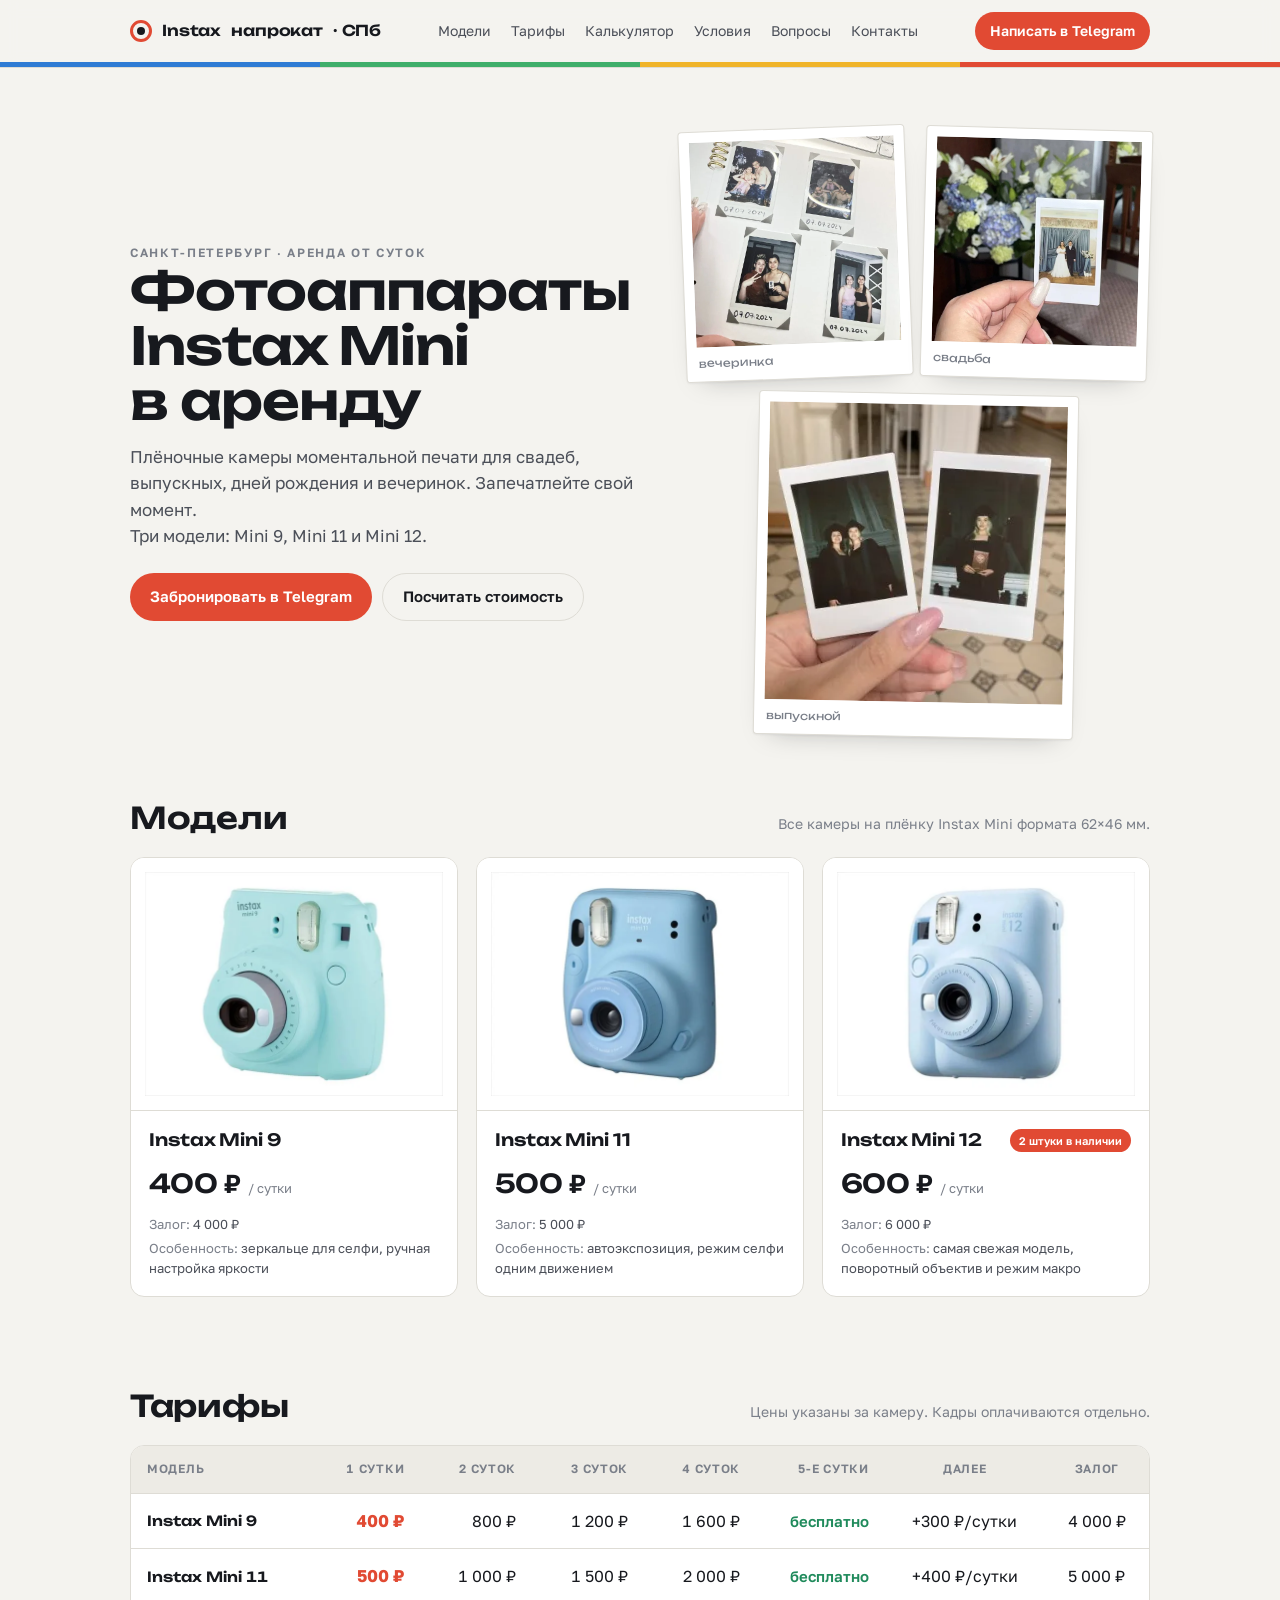
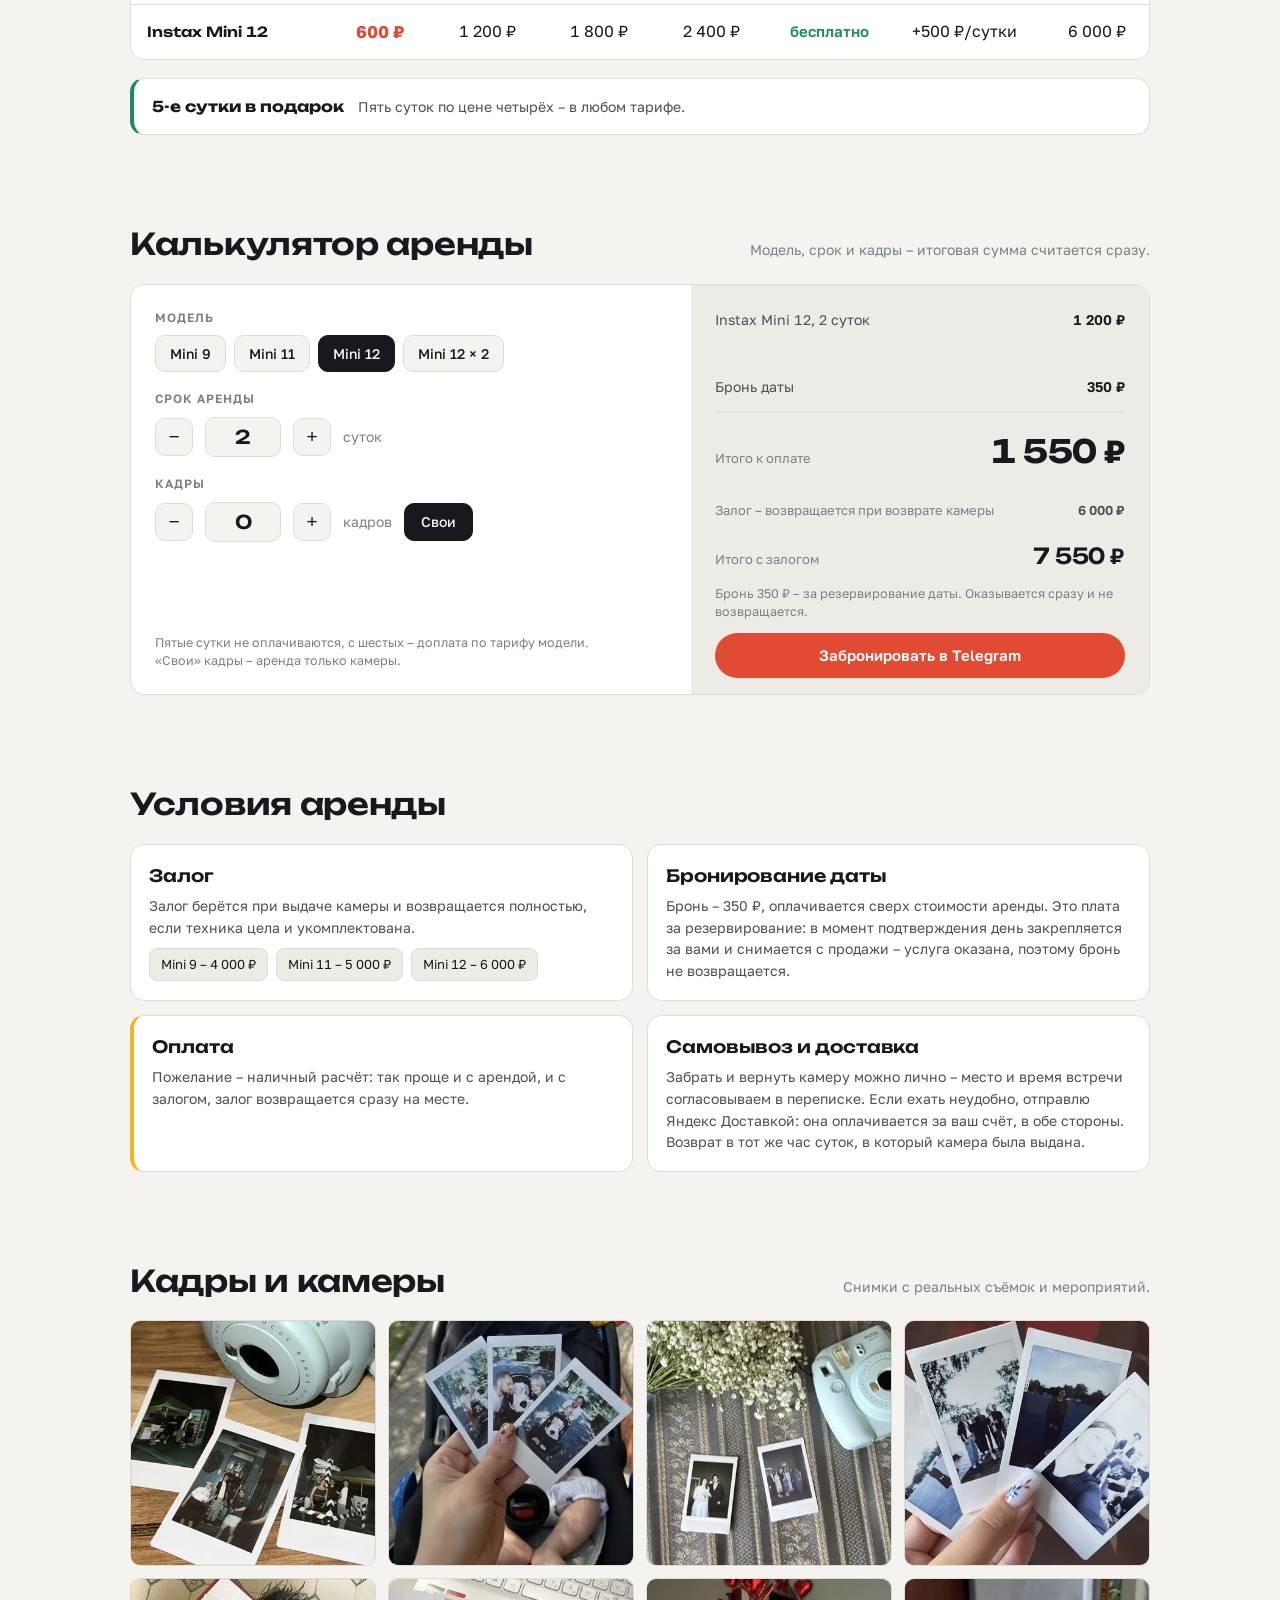
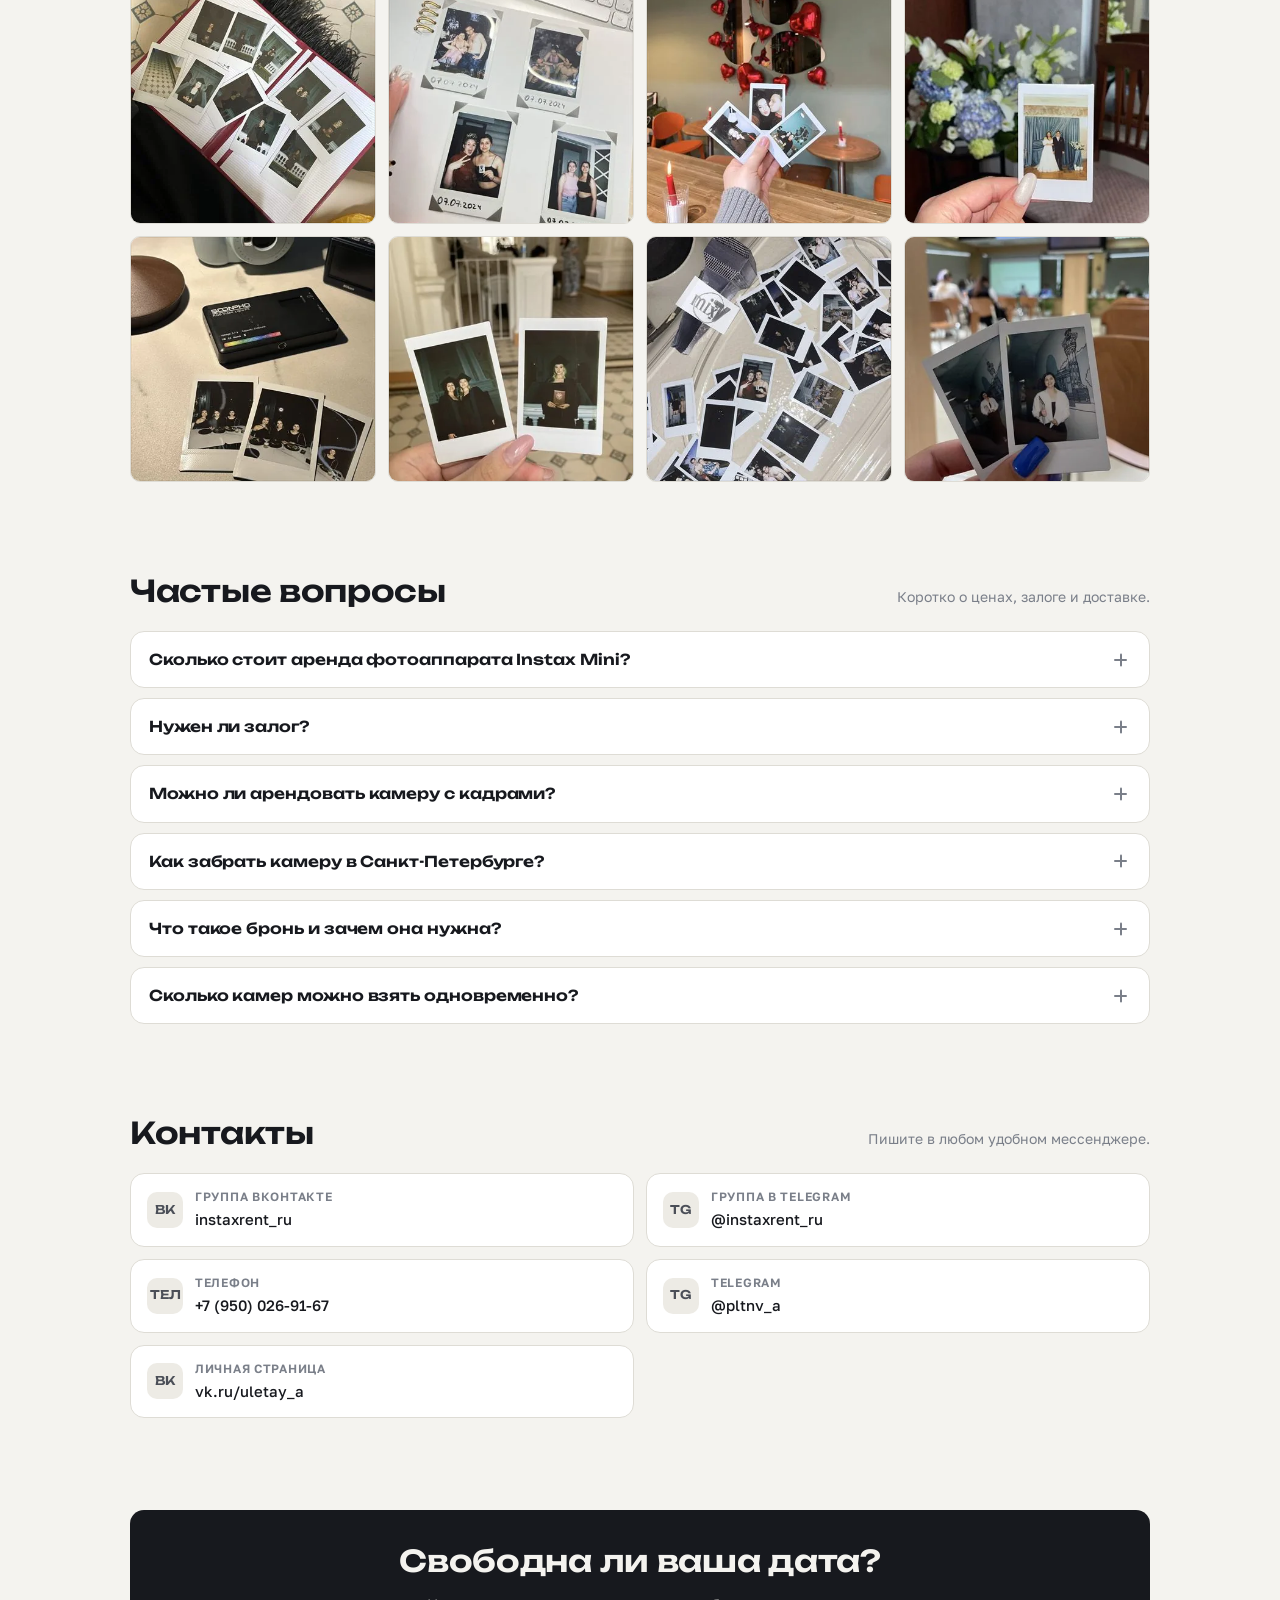
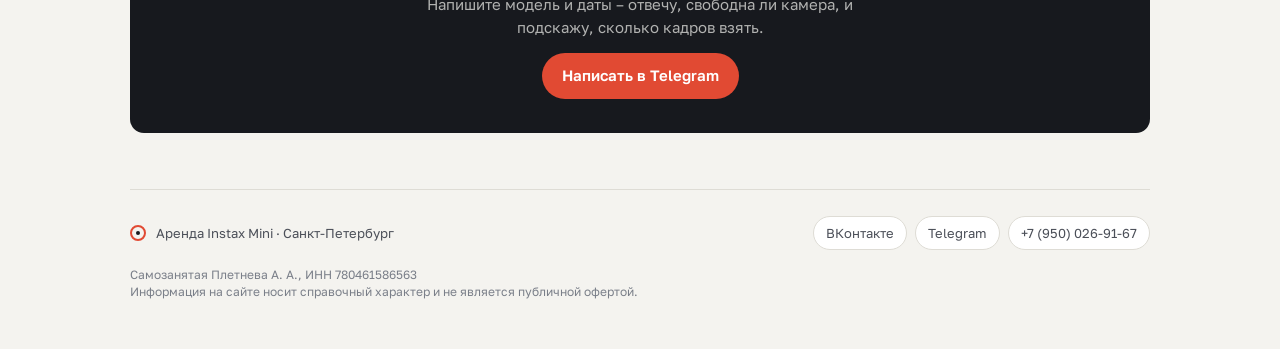
==== index.html @ 5645d686 "Логотип в шапке ведёт наверх страницы" ====
<!doctype html>
<html lang="ru">
<head>
<meta charset="utf-8">
<meta name="viewport" content="width=device-width, initial-scale=1">
<title>Аренда фотоаппаратов Instax Mini в СПб — прокат от 400 ₽/сутки</title>
<meta name="description" content="Прокат плёночных фотоаппаратов Instax Mini 9, 11 и 12 в Санкт-Петербурге от 400 ₽ в сутки. Пятые сутки в подарок, калькулятор стоимости, самовывоз или доставка.">
<link rel="canonical" href="https://instaxrent.ru/">
<meta name="robots" content="index, follow, max-image-preview:large, max-snippet:-1">
<meta name="format-detection" content="telephone=no">

<meta property="og:type" content="website">
<meta property="og:locale" content="ru_RU">
<meta property="og:site_name" content="Instax напрокат · СПб">
<meta property="og:title" content="Аренда фотоаппаратов Instax Mini в Санкт-Петербурге">
<meta property="og:description" content="Плёночные камеры моментальной печати от 400 ₽ в сутки. Пятые сутки в подарок, кадры и картриджи, самовывоз или доставка.">
<meta property="og:url" content="https://instaxrent.ru/">
<meta property="og:image" content="https://instaxrent.ru/og-image.jpg">
<meta property="og:image:width" content="1200">
<meta property="og:image:height" content="630">
<meta property="og:image:alt" content="Instax Mini 12 и надпись «Аренда фотоаппаратов Instax Mini»">
<meta name="twitter:card" content="summary_large_image">
<meta name="twitter:title" content="Аренда фотоаппаратов Instax Mini в Санкт-Петербурге">
<meta name="twitter:description" content="Плёночные камеры моментальной печати от 400 ₽ в сутки. Пятые сутки в подарок.">
<meta name="twitter:image" content="https://instaxrent.ru/og-image.jpg">

<link rel="icon" href="favicon.ico" sizes="32x32">
<link rel="icon" href="favicon-32.png" type="image/png" sizes="32x32">
<link rel="icon" href="favicon.svg" type="image/svg+xml">
<link rel="apple-touch-icon" href="apple-touch-icon.png">
<link rel="manifest" href="site.webmanifest">
<meta name="theme-color" content="#F4F3EF" media="(prefers-color-scheme: light)">
<meta name="theme-color" content="#131519" media="(prefers-color-scheme: dark)">
<meta name="apple-mobile-web-app-title" content="Instax напрокат">
<link rel="preload" href="fonts/golos-text-400-cyrillic.woff2" as="font" type="font/woff2" crossorigin>
<link rel="preload" href="fonts/unbounded-600-cyrillic.woff2" as="font" type="font/woff2" crossorigin>
<link rel="stylesheet" href="fonts.css">
<link rel="stylesheet" href="styles.css">
<script type="application/ld+json">
{
  "@context": "https://schema.org",
  "@graph": [
    {
      "@type": [
        "LocalBusiness",
        "ProfessionalService"
      ],
      "@id": "https://instaxrent.ru/#business",
      "name": "Instax напрокат · СПб",
      "description": "Аренда плёночных фотоаппаратов Instax Mini в Санкт-Петербурге",
      "url": "https://instaxrent.ru/",
      "image": "https://instaxrent.ru/og-image.jpg",
      "telephone": "+7-950-026-91-67",
      "taxID": "780461586563",
      "priceRange": "400–2400 ₽",
      "currenciesAccepted": "RUB",
      "paymentAccepted": "Наличные",
      "areaServed": {
        "@type": "City",
        "name": "Санкт-Петербург"
      },
      "address": {
        "@type": "PostalAddress",
        "addressLocality": "Санкт-Петербург",
        "addressCountry": "RU"
      },
      "sameAs": [
        "https://vk.ru/instaxrent_ru",
        "https://t.me/instaxrent_ru",
        "https://t.me/pltnv_a"
      ]
    },
    {
      "@type": "Product",
      "@id": "https://instaxrent.ru/#mini-9",
      "name": "Аренда Instax Mini 9",
      "description": "Плёночный фотоаппарат моментальной печати Instax Mini 9 напрокат в Санкт-Петербурге. Особенность: зеркальце для селфи, ручная настройка яркости. Залог 4000 ₽.",
      "brand": {
        "@type": "Brand",
        "name": "Fujifilm"
      },
      "category": "Аренда фототехники",
      "image": "https://instaxrent.ru/images/devices/model-mini-9.jpg",
      "offers": {
        "@type": "Offer",
        "price": 400,
        "priceCurrency": "RUB",
        "availability": "https://schema.org/InStock",
        "url": "https://instaxrent.ru/#modeli",
        "priceValidUntil": "2027-12-31",
        "seller": {
          "@id": "https://instaxrent.ru/#business"
        }
      }
    },
    {
      "@type": "Product",
      "@id": "https://instaxrent.ru/#mini-11",
      "name": "Аренда Instax Mini 11",
      "description": "Плёночный фотоаппарат моментальной печати Instax Mini 11 напрокат в Санкт-Петербурге. Особенность: автоэкспозиция, режим селфи одним движением. Залог 5000 ₽.",
      "brand": {
        "@type": "Brand",
        "name": "Fujifilm"
      },
      "category": "Аренда фототехники",
      "image": "https://instaxrent.ru/images/devices/model-mini-11.jpg",
      "offers": {
        "@type": "Offer",
        "price": 500,
        "priceCurrency": "RUB",
        "availability": "https://schema.org/InStock",
        "url": "https://instaxrent.ru/#modeli",
        "priceValidUntil": "2027-12-31",
        "seller": {
          "@id": "https://instaxrent.ru/#business"
        }
      }
    },
    {
      "@type": "Product",
      "@id": "https://instaxrent.ru/#mini-12",
      "name": "Аренда Instax Mini 12",
      "description": "Плёночный фотоаппарат моментальной печати Instax Mini 12 напрокат в Санкт-Петербурге. Особенность: поворотный объектив и режим макро. Залог 6000 ₽.",
      "brand": {
        "@type": "Brand",
        "name": "Fujifilm"
      },
      "category": "Аренда фототехники",
      "image": "https://instaxrent.ru/images/devices/model-mini-12.jpg",
      "offers": {
        "@type": "Offer",
        "price": 600,
        "priceCurrency": "RUB",
        "availability": "https://schema.org/InStock",
        "url": "https://instaxrent.ru/#modeli",
        "priceValidUntil": "2027-12-31",
        "seller": {
          "@id": "https://instaxrent.ru/#business"
        }
      }
    },
    {
      "@type": "FAQPage",
      "@id": "https://instaxrent.ru/#faq",
      "mainEntity": [
        {
          "@type": "Question",
          "name": "Сколько стоит аренда фотоаппарата Instax Mini?",
          "acceptedAnswer": {
            "@type": "Answer",
            "text": "Instax Mini 9 — от 400 ₽ в сутки, Mini 11 — от 500 ₽, Mini 12 — от 600 ₽. Пятые сутки не оплачиваются ни в одном тарифе, с шестых идёт доплата по тарифу модели."
          }
        },
        {
          "@type": "Question",
          "name": "Нужен ли залог?",
          "acceptedAnswer": {
            "@type": "Answer",
            "text": "Да. Залог берётся при выдаче камеры и возвращается полностью, если техника цела и укомплектована: Mini 9 — 4 000 ₽, Mini 11 — 5 000 ₽, Mini 12 — 6 000 ₽."
          }
        },
        {
          "@type": "Question",
          "name": "Можно ли арендовать камеру с кадрами?",
          "acceptedAnswer": {
            "@type": "Answer",
            "text": "Да. Можно взять только камеру и вставить свою плёнку Fujifilm Instax Mini, а можно заказать камеру уже с кадрами — от 10 до 100 штук. Чем больше кадров, тем ниже цена за кадр: от 170 ₽ за кадр при десяти до 125 ₽ при ста."
          }
        },
        {
          "@type": "Question",
          "name": "Как забрать камеру в Санкт-Петербурге?",
          "acceptedAnswer": {
            "@type": "Answer",
            "text": "Забрать и вернуть камеру можно лично — место и время встречи согласовываем в переписке. Если ехать неудобно, отправляем Яндекс Доставкой за счёт клиента."
          }
        },
        {
          "@type": "Question",
          "name": "Что такое бронь и зачем она нужна?",
          "acceptedAnswer": {
            "@type": "Answer",
            "text": "Бронь стоит 350 ₽ и оплачивается сверх стоимости аренды. В момент подтверждения день закрепляется за вами и снимается с продажи."
          }
        },
        {
          "@type": "Question",
          "name": "Сколько камер можно взять одновременно?",
          "acceptedAnswer": {
            "@type": "Answer",
            "text": "Instax Mini 12 есть в двух экземплярах — на большое мероприятие можно взять сразу обе."
          }
        }
      ]
    }
  ]
}
</script>
</head>
<body>

<header class="top">
  <div class="topbar">
    <a class="brand" href="#top"><span class="lens"></span>Instax<span class="b-long"> напрокат</span> · СПб</a>
    <nav class="nav">
      <a href="#modeli">Модели</a>
      <a href="#tarify">Тарифы</a>
      <a href="#kalkulyator">Калькулятор</a>
      <a href="#usloviya">Условия</a>
      <a href="#voprosy">Вопросы</a>
      <a href="#kontakty">Контакты</a>
    </nav>
    <a class="btn sm" data-t="шапка · telegram" href="https://t.me/pltnv_a" target="_blank" rel="noopener"><span><span class="btn-long">Написать в </span>Telegram</span></a>
  </div>
  <div class="stripe"><i></i><i></i><i></i><i></i></div>
</header>

<main class="wrap">

  <div class="hero">
    <div>
      <div class="eyebrow">Санкт-Петербург · аренда от суток</div>
      <h1>Фотоаппараты Instax Mini в аренду</h1>
      <p class="lead">Плёночные камеры моментальной печати для свадеб, выпускных, дней рождения и вечеринок. Запечатлейте свой момент.<br>Три модели: Mini&nbsp;9, Mini&nbsp;11 и Mini&nbsp;12.</p>
      <div class="hero-cta">
        <a class="btn" data-t="первый экран · telegram" href="https://t.me/pltnv_a" target="_blank" rel="noopener">Забронировать в Telegram</a>
        <a class="btn ghost" data-t="первый экран · к калькулятору" href="#kalkulyator">Посчитать стоимость</a>
      </div>
    </div>
    <div class="stack">
      <div class="pol"><div class="ph"><picture><source type="image/webp" srcset="images/photos/photo-01-640.webp 640w, images/photos/photo-01.webp 1200w" sizes="(min-width: 900px) 250px, 45vw"><img src="images/photos/photo-01.jpg" srcset="images/photos/photo-01-640.jpg 640w, images/photos/photo-01.jpg 1200w" sizes="(min-width: 900px) 250px, 45vw" alt="Кадры Instax с вечеринки" fetchpriority="high" decoding="async"></picture></div><b>вечеринка</b></div>
      <div class="pol"><div class="ph"><picture><source type="image/webp" srcset="images/photos/photo-02-640.webp 640w, images/photos/photo-02.webp 1200w" sizes="(min-width: 900px) 250px, 45vw"><img src="images/photos/photo-02.jpg" srcset="images/photos/photo-02-640.jpg 640w, images/photos/photo-02.jpg 1200w" sizes="(min-width: 900px) 250px, 45vw" alt="Свадебный кадр Instax" decoding="async"></picture></div><b>свадьба</b></div>
      <div class="pol"><div class="ph"><picture><source type="image/webp" srcset="images/photos/photo-03.webp"><img src="images/photos/photo-03.jpg" alt="Кадры Instax с выпускного" decoding="async"></picture></div><b>выпускной</b></div>
    </div>
  </div>

  <section id="modeli">
    <div class="sec-head">
      <h2>Модели</h2>
      <p>Все камеры на плёнку Instax Mini формата 62×46 мм.</p>
    </div>
    <div class="models">
      <div class="model-card">
        <div class="ph"><picture><source type="image/webp" srcset="images/devices/model-mini-9-600.webp 600w, images/devices/model-mini-9.webp 1200w" sizes="(min-width: 760px) 300px, calc(100vw - 68px)"><img src="images/devices/model-mini-9.jpg" srcset="images/devices/model-mini-9-600.jpg 600w, images/devices/model-mini-9.jpg 1200w" sizes="(min-width: 760px) 300px, calc(100vw - 68px)" alt="Instax Mini 9" width="1200" height="900" decoding="async"></picture></div>
        <div class="model-body">
          <h3>Instax Mini 9</h3>
          <div class="price-row"><span class="price">400 ₽</span><span class="per">/ сутки</span></div>
          <div class="meta">
            <span><i>Залог:</i> 4 000 ₽</span>
            <span><i>Особенность:</i> зеркальце для селфи, ручная настройка яркости</span>
          </div>
        </div>
      </div>
      <div class="model-card">
        <div class="ph"><picture><source type="image/webp" srcset="images/devices/model-mini-11-600.webp 600w, images/devices/model-mini-11.webp 1200w" sizes="(min-width: 760px) 300px, calc(100vw - 68px)"><img src="images/devices/model-mini-11.jpg" srcset="images/devices/model-mini-11-600.jpg 600w, images/devices/model-mini-11.jpg 1200w" sizes="(min-width: 760px) 300px, calc(100vw - 68px)" alt="Instax Mini 11" width="1200" height="900" decoding="async"></picture></div>
        <div class="model-body">
          <h3>Instax Mini 11</h3>
          <div class="price-row"><span class="price">500 ₽</span><span class="per">/ сутки</span></div>
          <div class="meta">
            <span><i>Залог:</i> 5 000 ₽</span>
            <span><i>Особенность:</i> автоэкспозиция, режим селфи одним движением</span>
          </div>
        </div>
      </div>
      <div class="model-card">
        <div class="ph"><picture><source type="image/webp" srcset="images/devices/model-mini-12-600.webp 600w, images/devices/model-mini-12.webp 1200w" sizes="(min-width: 760px) 300px, calc(100vw - 68px)"><img src="images/devices/model-mini-12.jpg" srcset="images/devices/model-mini-12-600.jpg 600w, images/devices/model-mini-12.jpg 1200w" sizes="(min-width: 760px) 300px, calc(100vw - 68px)" alt="Instax Mini 12" width="1200" height="900" decoding="async"></picture></div>
        <div class="model-body">
          <div class="model-title"><h3>Instax Mini 12</h3><span class="tag">2 штуки в наличии</span></div>
          <div class="price-row"><span class="price">600 ₽</span><span class="per">/ сутки</span></div>
          <div class="meta">
            <span><i>Залог:</i> 6 000 ₽</span>
            <span><i>Особенность:</i> самая свежая модель, поворотный объектив и режим макро</span>
          </div>
        </div>
      </div>
    </div>
  </section>

  <section id="tarify">
    <div class="sec-head">
      <h2>Тарифы</h2>
      <p>Цены указаны за камеру. Кадры оплачиваются отдельно.</p>
    </div>
    <div class="table-scroll">
      <table>
        <thead>
          <tr><th>Модель</th><th>1 сутки</th><th>2 суток</th><th>3 суток</th><th>4 суток</th><th>5-е сутки</th><th>Далее</th><th>Залог</th></tr>
        </thead>
        <tbody>
          <tr>
            <td class="model">Instax Mini 9</td>
            <td class="day1">400 ₽</td><td>800 ₽</td><td>1 200 ₽</td><td>1 600 ₽</td>
            <td><span class="gift">бесплатно</span></td><td>+300 ₽/сутки</td><td>4 000 ₽</td>
          </tr>
          <tr>
            <td class="model">Instax Mini 11</td>
            <td class="day1">500 ₽</td><td>1 000 ₽</td><td>1 500 ₽</td><td>2 000 ₽</td>
            <td><span class="gift">бесплатно</span></td><td>+400 ₽/сутки</td><td>5 000 ₽</td>
          </tr>
          <tr>
            <td class="model">Instax Mini 12</td>
            <td class="day1">600 ₽</td><td>1 200 ₽</td><td>1 800 ₽</td><td>2 400 ₽</td>
            <td><span class="gift">бесплатно</span></td><td>+500 ₽/сутки</td><td>6 000 ₽</td>
          </tr>
        </tbody>
      </table>
    </div>
    <p class="scroll-hint">Таблица листается вбок →</p>
    <div class="gift-banner">
      <strong>5-е сутки в подарок</strong>
      <span>Пять суток по цене четырёх – в любом тарифе.</span>
    </div>
  </section>

  <section id="kalkulyator">
    <div class="sec-head">
      <h2>Калькулятор аренды</h2>
      <p>Модель, срок и кадры – итоговая сумма считается сразу.</p>
    </div>
    <div class="calc">
      <div class="calc-form">
        <div class="field">
          <label>Модель</label>
          <div class="seg" id="seg-model">
            <button type="button" data-m="9" aria-pressed="false">Mini 9</button>
            <button type="button" data-m="11" aria-pressed="false">Mini 11</button>
            <button type="button" data-m="12" aria-pressed="true">Mini 12</button>
            <button type="button" data-m="12" data-two="1" aria-pressed="false">Mini 12 × 2</button>
          </div>
        </div>
        <div class="field">
          <label>Срок аренды</label>
          <div class="stepper">
            <button type="button" id="d-minus" aria-label="Убрать сутки">−</button>
            <input id="days" type="number" min="1" max="60" value="2" inputmode="numeric">
            <button type="button" id="d-plus" aria-label="Добавить сутки">+</button>
            <em id="days-word">суток</em>
          </div>
        </div>
        <div class="field">
          <label>Кадры</label>
          <div class="stepper">
            <button type="button" id="f-minus" aria-label="Убрать 10 кадров">−</button>
            <input id="frames" type="number" min="0" max="100" step="10" value="0" inputmode="numeric">
            <button type="button" id="f-plus" aria-label="Добавить 10 кадров">+</button>
            <em>кадров</em>
            <button type="button" class="own" id="f-own" aria-pressed="true">Свои</button>
          </div>
          <p class="hint is-blank" id="frame-price">&nbsp;</p>
        </div>
        <p class="note">Пятые сутки не оплачиваются, с шестых – доплата по тарифу модели.<br>«Свои» кадры – аренда только камеры.</p>
      </div>
      <div class="calc-out">
        <div class="out-line"><span id="l-model">Instax Mini 12, 2 суток</span><b id="l-rent">1 200 ₽</b></div>
        <div class="out-line is-blank" id="row-frames"><span id="l-frames-name">Кадры</span><b id="l-frames">0 ₽</b></div>
        <div class="out-line"><span>Бронь даты</span><b>350 ₽</b></div>
        <div class="out-total"><span>Итого к оплате</span><b id="l-total">1 550 ₽</b></div>
        <div class="out-line dep"><span>Залог – возвращается при возврате камеры</span><b id="l-dep">6 000 ₽</b></div>
        <div class="out-total grand"><span>Итого с залогом</span><b id="l-grand">7 550 ₽</b></div>
        <p class="note">Бронь 350 ₽ – за резервирование даты. Оказывается сразу и не возвращается.</p>
        <a class="btn" data-t="калькулятор · telegram" href="https://t.me/pltnv_a" target="_blank" rel="noopener">Забронировать в Telegram</a>
      </div>
    </div>
  </section>

  <section id="usloviya">
    <div class="sec-head"><h2>Условия аренды</h2></div>
    <div class="terms">
      <div class="term">
        <h3>Залог</h3>
        <p>Залог берётся при выдаче камеры и возвращается полностью, если техника цела и укомплектована.</p>
        <ul class="deposit-list"><li>Mini 9 – 4 000 ₽</li><li>Mini 11 – 5 000 ₽</li><li>Mini 12 – 6 000 ₽</li></ul>
      </div>
      <div class="term">
        <h3>Бронирование даты</h3>
        <p>Бронь – 350 ₽, оплачивается сверх стоимости аренды. Это плата за резервирование: в момент подтверждения день закрепляется за вами и снимается с продажи – услуга оказана, поэтому бронь не возвращается.</p>
      </div>
      <div class="term cash">
        <h3>Оплата</h3>
        <p>Пожелание – наличный расчёт: так проще и с арендой, и с залогом, залог возвращается сразу на месте.</p>
      </div>
      <div class="term">
        <h3>Самовывоз и доставка</h3>
        <p>Забрать и вернуть камеру можно лично – место и время встречи согласовываем в переписке. Если ехать неудобно, отправлю Яндекс Доставкой: она оплачивается за ваш счёт, в обе стороны. Возврат в тот же час суток, в который камера была выдана.</p>
      </div>
    </div>
  </section>

  <section id="galereya">
    <div class="sec-head">
      <h2>Кадры и камеры</h2>
      <p>Снимки с реальных съёмок и мероприятий.</p>
    </div>
    <div class="gal">
      <div class="ph"><picture><source type="image/webp" srcset="images/photos/photo-04-400.webp 400w, images/photos/photo-04-800.webp 800w, images/photos/photo-04.webp 1200w" sizes="(min-width: 700px) 250px, 46vw"><img src="images/photos/photo-04.jpg" srcset="images/photos/photo-04-400.jpg 400w, images/photos/photo-04-800.jpg 800w, images/photos/photo-04.jpg 1200w" sizes="(min-width: 700px) 250px, 46vw" alt="Камера Instax и снимки на столе" loading="lazy" decoding="async"></picture></div>
      <div class="ph"><picture><source type="image/webp" srcset="images/photos/photo-05-400.webp 400w, images/photos/photo-05.webp 615w" sizes="(min-width: 700px) 250px, 46vw"><img src="images/photos/photo-05.jpg" srcset="images/photos/photo-05-400.jpg 400w, images/photos/photo-05.jpg 615w" sizes="(min-width: 700px) 250px, 46vw" alt="Кадры с прогулки в руке" loading="lazy" decoding="async"></picture></div>
      <div class="ph"><picture><source type="image/webp" srcset="images/photos/photo-06-400.webp 400w, images/photos/photo-06-800.webp 800w, images/photos/photo-06.webp 1200w" sizes="(min-width: 700px) 250px, 46vw"><img src="images/photos/photo-06.jpg" srcset="images/photos/photo-06-400.jpg 400w, images/photos/photo-06-800.jpg 800w, images/photos/photo-06.jpg 1200w" sizes="(min-width: 700px) 250px, 46vw" alt="Instax Mini и кадры на столе с цветами" loading="lazy" decoding="async"></picture></div>
      <div class="ph"><picture><source type="image/webp" srcset="images/photos/photo-07-400.webp 400w, images/photos/photo-07.webp 656w" sizes="(min-width: 700px) 250px, 46vw"><img src="images/photos/photo-07.jpg" srcset="images/photos/photo-07-400.jpg 400w, images/photos/photo-07.jpg 656w" sizes="(min-width: 700px) 250px, 46vw" alt="Кадры со съёмки на природе" loading="lazy" decoding="async"></picture></div>
      <div class="ph"><picture><source type="image/webp" srcset="images/photos/photo-08-400.webp 400w, images/photos/photo-08-800.webp 800w, images/photos/photo-08.webp 1200w" sizes="(min-width: 700px) 250px, 46vw"><img src="images/photos/photo-08.jpg" srcset="images/photos/photo-08-400.jpg 400w, images/photos/photo-08-800.jpg 800w, images/photos/photo-08.jpg 1200w" sizes="(min-width: 700px) 250px, 46vw" alt="Снимки с датами на рабочем столе" loading="lazy" decoding="async"></picture></div>
      <div class="ph"><picture><source type="image/webp" srcset="images/photos/photo-09-400.webp 400w, images/photos/photo-09.webp 615w" sizes="(min-width: 700px) 250px, 46vw"><img src="images/photos/photo-09.jpg" srcset="images/photos/photo-09-400.jpg 400w, images/photos/photo-09.jpg 615w" sizes="(min-width: 700px) 250px, 46vw" alt="Раскрытый альбом с кадрами Instax" loading="lazy" decoding="async"></picture></div>
      <div class="ph"><picture><source type="image/webp" srcset="images/photos/photo-10-400.webp 400w, images/photos/photo-10-800.webp 800w, images/photos/photo-10.webp 960w" sizes="(min-width: 700px) 250px, 46vw"><img src="images/photos/photo-10.jpg" srcset="images/photos/photo-10-400.jpg 400w, images/photos/photo-10-800.jpg 800w, images/photos/photo-10.jpg 960w" sizes="(min-width: 700px) 250px, 46vw" alt="Кадры с мероприятия на столе" loading="lazy" decoding="async"></picture></div>
      <div class="ph"><picture><source type="image/webp" srcset="images/photos/photo-11-400.webp 400w, images/photos/photo-11.webp 615w" sizes="(min-width: 700px) 250px, 46vw"><img src="images/photos/photo-11.jpg" srcset="images/photos/photo-11-400.jpg 400w, images/photos/photo-11.jpg 615w" sizes="(min-width: 700px) 250px, 46vw" alt="Свадебный кадр в руке" loading="lazy" decoding="async"></picture></div>
      <div class="ph"><picture><source type="image/webp" srcset="images/photos/photo-12-400.webp 400w, images/photos/photo-12-800.webp 800w, images/photos/photo-12.webp 1200w" sizes="(min-width: 700px) 250px, 46vw"><img src="images/photos/photo-12.jpg" srcset="images/photos/photo-12-400.jpg 400w, images/photos/photo-12-800.jpg 800w, images/photos/photo-12.jpg 1200w" sizes="(min-width: 700px) 250px, 46vw" alt="Камера и кадры сразу после съёмки" loading="lazy" decoding="async"></picture></div>
      <div class="ph"><picture><source type="image/webp" srcset="images/photos/photo-13-400.webp 400w, images/photos/photo-13.webp 615w" sizes="(min-width: 700px) 250px, 46vw"><img src="images/photos/photo-13.jpg" srcset="images/photos/photo-13-400.jpg 400w, images/photos/photo-13.jpg 615w" sizes="(min-width: 700px) 250px, 46vw" alt="Кадры из поездки в руке" loading="lazy" decoding="async"></picture></div>
      <div class="ph"><picture><source type="image/webp" srcset="images/photos/photo-14-400.webp 400w, images/photos/photo-14-800.webp 800w, images/photos/photo-14.webp 1200w" sizes="(min-width: 700px) 250px, 46vw"><img src="images/photos/photo-14.jpg" srcset="images/photos/photo-14-400.jpg 400w, images/photos/photo-14-800.jpg 800w, images/photos/photo-14.jpg 1200w" sizes="(min-width: 700px) 250px, 46vw" alt="Кадры с дня рождения" loading="lazy" decoding="async"></picture></div>
      <div class="ph"><picture><source type="image/webp" srcset="images/photos/photo-15-400.webp 400w, images/photos/photo-15.webp 656w" sizes="(min-width: 700px) 250px, 46vw"><img src="images/photos/photo-15.jpg" srcset="images/photos/photo-15-400.jpg 400w, images/photos/photo-15.jpg 656w" sizes="(min-width: 700px) 250px, 46vw" alt="Парные кадры в руке" loading="lazy" decoding="async"></picture></div>
    </div>
  </section>

  <section id="voprosy">
    <div class="sec-head">
      <h2>Частые вопросы</h2>
      <p>Коротко о ценах, залоге и доставке.</p>
    </div>
    <div class="faq">
      <details class="qa">
        <summary>Сколько стоит аренда фотоаппарата Instax Mini?</summary>
        <p>Instax Mini 9 — от 400 ₽ в сутки, Mini 11 — от 500 ₽, Mini 12 — от 600 ₽. Пятые сутки не оплачиваются ни в одном тарифе, с шестых идёт доплата по тарифу модели.</p>
      </details>
      <details class="qa">
        <summary>Нужен ли залог?</summary>
        <p>Да. Залог берётся при выдаче камеры и возвращается полностью, если техника цела и укомплектована: Mini 9 — 4 000 ₽, Mini 11 — 5 000 ₽, Mini 12 — 6 000 ₽.</p>
      </details>
      <details class="qa">
        <summary>Можно ли арендовать камеру с кадрами?</summary>
        <p>Да. Можно взять только камеру и вставить свою плёнку Fujifilm Instax Mini, а можно заказать камеру уже с кадрами — от 10 до 100 штук. Чем больше кадров, тем ниже цена за кадр: от 170 ₽ за кадр при десяти до 125 ₽ при ста.</p>
      </details>
      <details class="qa">
        <summary>Как забрать камеру в Санкт-Петербурге?</summary>
        <p>Забрать и вернуть камеру можно лично — место и время встречи согласовываем в переписке. Если ехать неудобно, отправляем Яндекс Доставкой за счёт клиента.</p>
      </details>
      <details class="qa">
        <summary>Что такое бронь и зачем она нужна?</summary>
        <p>Бронь стоит 350 ₽ и оплачивается сверх стоимости аренды. В момент подтверждения день закрепляется за вами и снимается с продажи.</p>
      </details>
      <details class="qa">
        <summary>Сколько камер можно взять одновременно?</summary>
        <p>Instax Mini 12 есть в двух экземплярах — на большое мероприятие можно взять сразу обе.</p>
      </details>
    </div>
  </section>

  <section id="kontakty">
    <div class="sec-head">
      <h2>Контакты</h2>
      <p>Пишите в любом удобном мессенджере.</p>
    </div>
    <ul class="contacts">
      <li><a class="contact" data-t="контакты · вк-группа" href="https://vk.ru/instaxrent_ru" target="_blank" rel="noopener">
          <span class="ic">ВК</span><span class="col"><span class="k">Группа ВКонтакте</span><span class="v">instaxrent_ru</span></span>
        </a></li>
      <li><a class="contact" data-t="контакты · тг-группа" href="https://t.me/instaxrent_ru" target="_blank" rel="noopener">
          <span class="ic">TG</span><span class="col"><span class="k">Группа в Telegram</span><span class="v">@instaxrent_ru</span></span>
        </a></li>
      <li><a class="contact" data-t="контакты · телефон" href="tel:+79500269167">
          <span class="ic">ТЕЛ</span><span class="col"><span class="k">Телефон</span><span class="v">+7 (950) 026-91-67</span></span>
        </a></li>
      <li><a class="contact" data-t="контакты · telegram" href="https://t.me/pltnv_a" target="_blank" rel="noopener">
          <span class="ic">TG</span><span class="col"><span class="k">Telegram</span><span class="v">@pltnv_a</span></span>
        </a></li>
      <li><a class="contact" data-t="контакты · вк-личная" href="https://vk.ru/uletay_a" target="_blank" rel="noopener">
          <span class="ic">ВК</span><span class="col"><span class="k">Личная страница</span><span class="v">vk.ru/uletay_a</span></span>
        </a></li>
    </ul>
  </section>

  <section>
    <div class="cta">
      <h2>Свободна ли ваша дата?</h2>
      <p>Напишите модель и даты – отвечу, свободна ли камера, и подскажу, сколько кадров взять.</p>
      <a class="btn" data-t="блок «свободна ли дата» · telegram" href="https://t.me/pltnv_a" target="_blank" rel="noopener">Написать в Telegram</a>
    </div>
  </section>

  <footer>
    <span class="f-brand"><span class="lens"></span>Аренда Instax Mini · Санкт-Петербург</span>
    <ul class="f-links">
      <li><a data-t="подвал · вк" href="https://vk.ru/instaxrent_ru" target="_blank" rel="noopener">ВКонтакте</a></li>
      <li><a data-t="подвал · telegram" href="https://t.me/pltnv_a" target="_blank" rel="noopener">Telegram</a></li>
      <li><a data-t="подвал · телефон" href="tel:+79500269167">+7 (950) 026-91-67</a></li>
    </ul>
    <p class="f-legal">Самозанятая Плетнева А. А., ИНН 780461586563<br>
      Информация на сайте носит справочный характер и не является публичной офертой.</p>
  </footer>
</main>

<script src="script.js" defer></script>

</body>
</html>
---- fonts.css ----
/* Локальные шрифты: Unbounded и Golos Text, лицензия OFL.
   Поднаборы с unicode-range — браузер скачает только нужные. */
@font-face{font-family:"Golos Text";font-style:normal;font-weight:400;font-display:swap;
  src:url("fonts/golos-text-400-cyrillic-ext.woff2") format("woff2");
  unicode-range:U+0460-052F, U+1C80-1C8A, U+20B4, U+2DE0-2DFF, U+A640-A69F, U+FE2E-FE2F}
@font-face{font-family:"Golos Text";font-style:normal;font-weight:400;font-display:swap;
  src:url("fonts/golos-text-400-cyrillic.woff2") format("woff2");
  unicode-range:U+0301, U+0400-045F, U+0490-0491, U+04B0-04B1, U+2116}
@font-face{font-family:"Golos Text";font-style:normal;font-weight:400;font-display:swap;
  src:url("fonts/golos-text-400-latin-ext.woff2") format("woff2");
  unicode-range:U+0100-02BA, U+02BD-02C5, U+02C7-02CC, U+02CE-02D7, U+02DD-02FF, U+0304, U+0308, U+0329, U+1D00-1DBF, U+1E00-1E9F, U+1EF2-1EFF, U+2020, U+20A0-20AB, U+20AD-20C0, U+2113, U+2C60-2C7F, U+A720-A7FF}
@font-face{font-family:"Golos Text";font-style:normal;font-weight:400;font-display:swap;
  src:url("fonts/golos-text-400-latin.woff2") format("woff2");
  unicode-range:U+0000-00FF, U+0131, U+0152-0153, U+02BB-02BC, U+02C6, U+02DA, U+02DC, U+0304, U+0308, U+0329, U+2000-206F, U+20AC, U+2122, U+2191, U+2193, U+2212, U+2215, U+FEFF, U+FFFD}
@font-face{font-family:"Golos Text";font-style:normal;font-weight:500;font-display:swap;
  src:url("fonts/golos-text-500-cyrillic-ext.woff2") format("woff2");
  unicode-range:U+0460-052F, U+1C80-1C8A, U+20B4, U+2DE0-2DFF, U+A640-A69F, U+FE2E-FE2F}
@font-face{font-family:"Golos Text";font-style:normal;font-weight:500;font-display:swap;
  src:url("fonts/golos-text-500-cyrillic.woff2") format("woff2");
  unicode-range:U+0301, U+0400-045F, U+0490-0491, U+04B0-04B1, U+2116}
@font-face{font-family:"Golos Text";font-style:normal;font-weight:500;font-display:swap;
  src:url("fonts/golos-text-500-latin-ext.woff2") format("woff2");
  unicode-range:U+0100-02BA, U+02BD-02C5, U+02C7-02CC, U+02CE-02D7, U+02DD-02FF, U+0304, U+0308, U+0329, U+1D00-1DBF, U+1E00-1E9F, U+1EF2-1EFF, U+2020, U+20A0-20AB, U+20AD-20C0, U+2113, U+2C60-2C7F, U+A720-A7FF}
@font-face{font-family:"Golos Text";font-style:normal;font-weight:500;font-display:swap;
  src:url("fonts/golos-text-500-latin.woff2") format("woff2");
  unicode-range:U+0000-00FF, U+0131, U+0152-0153, U+02BB-02BC, U+02C6, U+02DA, U+02DC, U+0304, U+0308, U+0329, U+2000-206F, U+20AC, U+2122, U+2191, U+2193, U+2212, U+2215, U+FEFF, U+FFFD}
@font-face{font-family:"Golos Text";font-style:normal;font-weight:600;font-display:swap;
  src:url("fonts/golos-text-600-cyrillic-ext.woff2") format("woff2");
  unicode-range:U+0460-052F, U+1C80-1C8A, U+20B4, U+2DE0-2DFF, U+A640-A69F, U+FE2E-FE2F}
@font-face{font-family:"Golos Text";font-style:normal;font-weight:600;font-display:swap;
  src:url("fonts/golos-text-600-cyrillic.woff2") format("woff2");
  unicode-range:U+0301, U+0400-045F, U+0490-0491, U+04B0-04B1, U+2116}
@font-face{font-family:"Golos Text";font-style:normal;font-weight:600;font-display:swap;
  src:url("fonts/golos-text-600-latin-ext.woff2") format("woff2");
  unicode-range:U+0100-02BA, U+02BD-02C5, U+02C7-02CC, U+02CE-02D7, U+02DD-02FF, U+0304, U+0308, U+0329, U+1D00-1DBF, U+1E00-1E9F, U+1EF2-1EFF, U+2020, U+20A0-20AB, U+20AD-20C0, U+2113, U+2C60-2C7F, U+A720-A7FF}
@font-face{font-family:"Golos Text";font-style:normal;font-weight:600;font-display:swap;
  src:url("fonts/golos-text-600-latin.woff2") format("woff2");
  unicode-range:U+0000-00FF, U+0131, U+0152-0153, U+02BB-02BC, U+02C6, U+02DA, U+02DC, U+0304, U+0308, U+0329, U+2000-206F, U+20AC, U+2122, U+2191, U+2193, U+2212, U+2215, U+FEFF, U+FFFD}
@font-face{font-family:"Golos Text";font-style:normal;font-weight:700;font-display:swap;
  src:url("fonts/golos-text-700-cyrillic-ext.woff2") format("woff2");
  unicode-range:U+0460-052F, U+1C80-1C8A, U+20B4, U+2DE0-2DFF, U+A640-A69F, U+FE2E-FE2F}
@font-face{font-family:"Golos Text";font-style:normal;font-weight:700;font-display:swap;
  src:url("fonts/golos-text-700-cyrillic.woff2") format("woff2");
  unicode-range:U+0301, U+0400-045F, U+0490-0491, U+04B0-04B1, U+2116}
@font-face{font-family:"Golos Text";font-style:normal;font-weight:700;font-display:swap;
  src:url("fonts/golos-text-700-latin-ext.woff2") format("woff2");
  unicode-range:U+0100-02BA, U+02BD-02C5, U+02C7-02CC, U+02CE-02D7, U+02DD-02FF, U+0304, U+0308, U+0329, U+1D00-1DBF, U+1E00-1E9F, U+1EF2-1EFF, U+2020, U+20A0-20AB, U+20AD-20C0, U+2113, U+2C60-2C7F, U+A720-A7FF}
@font-face{font-family:"Golos Text";font-style:normal;font-weight:700;font-display:swap;
  src:url("fonts/golos-text-700-latin.woff2") format("woff2");
  unicode-range:U+0000-00FF, U+0131, U+0152-0153, U+02BB-02BC, U+02C6, U+02DA, U+02DC, U+0304, U+0308, U+0329, U+2000-206F, U+20AC, U+2122, U+2191, U+2193, U+2212, U+2215, U+FEFF, U+FFFD}
@font-face{font-family:"Unbounded";font-style:normal;font-weight:400;font-display:swap;
  src:url("fonts/unbounded-400-cyrillic-ext.woff2") format("woff2");
  unicode-range:U+0460-052F, U+1C80-1C8A, U+20B4, U+2DE0-2DFF, U+A640-A69F, U+FE2E-FE2F}
@font-face{font-family:"Unbounded";font-style:normal;font-weight:400;font-display:swap;
  src:url("fonts/unbounded-400-cyrillic.woff2") format("woff2");
  unicode-range:U+0301, U+0400-045F, U+0490-0491, U+04B0-04B1, U+2116}
@font-face{font-family:"Unbounded";font-style:normal;font-weight:400;font-display:swap;
  src:url("fonts/unbounded-400-vietnamese.woff2") format("woff2");
  unicode-range:U+0102-0103, U+0110-0111, U+0128-0129, U+0168-0169, U+01A0-01A1, U+01AF-01B0, U+0300-0301, U+0303-0304, U+0308-0309, U+0323, U+0329, U+1EA0-1EF9, U+20AB}
@font-face{font-family:"Unbounded";font-style:normal;font-weight:400;font-display:swap;
  src:url("fonts/unbounded-400-latin.woff2") format("woff2");
  unicode-range:U+0000-00FF, U+0131, U+0152-0153, U+02BB-02BC, U+02C6, U+02DA, U+02DC, U+0304, U+0308, U+0329, U+2000-206F, U+20AC, U+2122, U+2191, U+2193, U+2212, U+2215, U+FEFF, U+FFFD}
@font-face{font-family:"Unbounded";font-style:normal;font-weight:600;font-display:swap;
  src:url("fonts/unbounded-600-cyrillic-ext.woff2") format("woff2");
  unicode-range:U+0460-052F, U+1C80-1C8A, U+20B4, U+2DE0-2DFF, U+A640-A69F, U+FE2E-FE2F}
@font-face{font-family:"Unbounded";font-style:normal;font-weight:600;font-display:swap;
  src:url("fonts/unbounded-600-cyrillic.woff2") format("woff2");
  unicode-range:U+0301, U+0400-045F, U+0490-0491, U+04B0-04B1, U+2116}
@font-face{font-family:"Unbounded";font-style:normal;font-weight:600;font-display:swap;
  src:url("fonts/unbounded-600-vietnamese.woff2") format("woff2");
  unicode-range:U+0102-0103, U+0110-0111, U+0128-0129, U+0168-0169, U+01A0-01A1, U+01AF-01B0, U+0300-0301, U+0303-0304, U+0308-0309, U+0323, U+0329, U+1EA0-1EF9, U+20AB}
@font-face{font-family:"Unbounded";font-style:normal;font-weight:600;font-display:swap;
  src:url("fonts/unbounded-600-latin.woff2") format("woff2");
  unicode-range:U+0000-00FF, U+0131, U+0152-0153, U+02BB-02BC, U+02C6, U+02DA, U+02DC, U+0304, U+0308, U+0329, U+2000-206F, U+20AC, U+2122, U+2191, U+2193, U+2212, U+2215, U+FEFF, U+FFFD}
@font-face{font-family:"Unbounded";font-style:normal;font-weight:700;font-display:swap;
  src:url("fonts/unbounded-700-cyrillic-ext.woff2") format("woff2");
  unicode-range:U+0460-052F, U+1C80-1C8A, U+20B4, U+2DE0-2DFF, U+A640-A69F, U+FE2E-FE2F}
@font-face{font-family:"Unbounded";font-style:normal;font-weight:700;font-display:swap;
  src:url("fonts/unbounded-700-cyrillic.woff2") format("woff2");
  unicode-range:U+0301, U+0400-045F, U+0490-0491, U+04B0-04B1, U+2116}
@font-face{font-family:"Unbounded";font-style:normal;font-weight:700;font-display:swap;
  src:url("fonts/unbounded-700-vietnamese.woff2") format("woff2");
  unicode-range:U+0102-0103, U+0110-0111, U+0128-0129, U+0168-0169, U+01A0-01A1, U+01AF-01B0, U+0300-0301, U+0303-0304, U+0308-0309, U+0323, U+0329, U+1EA0-1EF9, U+20AB}
@font-face{font-family:"Unbounded";font-style:normal;font-weight:700;font-display:swap;
  src:url("fonts/unbounded-700-latin.woff2") format("woff2");
  unicode-range:U+0000-00FF, U+0131, U+0152-0153, U+02BB-02BC, U+02C6, U+02DA, U+02DC, U+0304, U+0308, U+0329, U+2000-206F, U+20AC, U+2122, U+2191, U+2193, U+2212, U+2215, U+FEFF, U+FFFD}
---- styles.css ----
:root{
  --paper:#F4F3EF; --surface:#FFFFFF; --surface-2:#EDEBE5;
  --ink:#17191E; --ink-2:#4B4F58; --muted:#7A7F89; --line:#DEDCD5;
  --accent:#E14A33; --accent-ink:#FFFFFF; --gift:#1F8A5B;
  --s-blue:#2E7BD4; --s-green:#3FAE6A; --s-yellow:#F0B429; --s-red:#E14A33;
  --shadow:0 1px 2px rgba(23,25,30,.05), 0 12px 28px -18px rgba(23,25,30,.35);
  --radius:14px;
}
@media (prefers-color-scheme: dark){
  :root:not([data-theme="light"]){
    --paper:#131519; --surface:#1B1E23; --surface-2:#22262C;
    --ink:#F2F1ED; --ink-2:#C3C6CC; --muted:#8C919B; --line:#2E333A;
    --accent:#FF6A50; --accent-ink:#1A1005; --gift:#4CC38A;
    --shadow:0 1px 2px rgba(0,0,0,.4), 0 14px 30px -18px rgba(0,0,0,.8);
  }
}
:root[data-theme="dark"]{
  --paper:#131519; --surface:#1B1E23; --surface-2:#22262C;
  --ink:#F2F1ED; --ink-2:#C3C6CC; --muted:#8C919B; --line:#2E333A;
  --accent:#FF6A50; --accent-ink:#1A1005; --gift:#4CC38A;
  --shadow:0 1px 2px rgba(0,0,0,.4), 0 14px 30px -18px rgba(0,0,0,.8);
}

*{box-sizing:border-box}
/* iOS в альбомной ориентации сам увеличивает шрифт — отключаем */
html{-webkit-text-size-adjust:100%;text-size-adjust:100%}
/* атрибут hidden должен побеждать: .out-line и подобные задают display:flex
   и иначе перебивают браузерное [hidden]{display:none} */
[hidden]{display:none!important}
/* .is-blank — элемент невидим, но место под него остаётся:
   иначе калькулятор скачет по высоте при переключении кадров */
.is-blank{visibility:hidden}
body{margin:0;background:var(--paper);color:var(--ink);
  font-family:"Golos Text","Segoe UI",system-ui,sans-serif;font-size:16px;line-height:1.55;-webkit-font-smoothing:antialiased}
.wrap{max-width:1060px;margin:0 auto;padding:0 20px}
h1,h2,h3{font-family:"Unbounded","Golos Text",system-ui,sans-serif;font-weight:600;text-wrap:balance;margin:0}
h1{font-size:clamp(30px,5.2vw,52px);line-height:1.06;letter-spacing:-.02em}
h2{font-size:clamp(22px,3.2vw,30px);line-height:1.15;letter-spacing:-.01em}
h3{font-size:17px;letter-spacing:-.005em}
p{margin:0}
a{color:inherit}

.stripe{display:flex;height:5px;width:100%}
.stripe i{flex:1}
.stripe i:nth-child(1){background:var(--s-blue)}
.stripe i:nth-child(2){background:var(--s-green)}
.stripe i:nth-child(3){background:var(--s-yellow)}
.stripe i:nth-child(4){background:var(--s-red)}

header.top{position:sticky;top:0;z-index:20;border-bottom:1px solid var(--line);
  background:var(--paper); /* запасной вариант: без него старые Safari и Chrome оставят шапку прозрачной */
  background:color-mix(in srgb,var(--paper) 88%,transparent);
  -webkit-backdrop-filter:blur(8px);backdrop-filter:blur(8px)}
.topbar{display:flex;align-items:center;flex-wrap:wrap;gap:8px 16px;justify-content:space-between;padding:12px 20px;max-width:1060px;margin:0 auto}
.brand{display:flex;align-items:center;gap:10px;text-decoration:none;font-family:"Unbounded","Golos Text",sans-serif;font-weight:600;font-size:15px;letter-spacing:-.01em;white-space:nowrap}
.b-long{display:none}
@media(min-width:560px){.b-long{display:inline}}
/* на самых узких экранах кнопка в шапке ужимается до одного слова */
.btn-long{display:none}
@media(min-width:480px){.btn-long{display:inline}}
.lens{width:22px;height:22px;border-radius:50%;border:3px solid var(--accent);position:relative;flex:none}
.lens::after{content:"";position:absolute;inset:4px;border-radius:50%;background:var(--ink)}
.nav{display:flex;gap:20px;font-size:14px;color:var(--ink-2)}
.nav a{text-decoration:none;white-space:nowrap}
/* ниже 900px меню переезжает на свою строку и листается вбок, а не пропадает */
@media(max-width:899px){
  .topbar{padding:10px 16px}
  .nav{order:3;flex:1 0 100%;gap:18px;overflow-x:auto;scrollbar-width:none;-webkit-overflow-scrolling:touch}
  .nav::-webkit-scrollbar{display:none}
}
.nav a:hover{color:var(--accent)}

.btn{display:inline-flex;align-items:center;gap:8px;justify-content:center;
  background:var(--accent);color:var(--accent-ink);text-decoration:none;
  font-weight:600;font-size:15px;padding:11px 20px;border-radius:999px;border:0;cursor:pointer;
  transition:transform .12s ease, filter .12s ease}
.btn:hover{filter:brightness(1.06);transform:translateY(-1px)}
.btn.ghost{background:transparent;color:var(--ink);border:1px solid var(--line)}
.btn.sm{padding:8px 15px;font-size:14px}
a:focus-visible,button:focus-visible,select:focus-visible,input:focus-visible{outline:2px solid var(--accent);outline-offset:2px}

.hero{display:grid;gap:34px;padding:44px 0 10px}
@media(min-width:900px){.hero{grid-template-columns:1.05fr .95fr;align-items:center;padding:60px 0 18px}}
.eyebrow{font-size:12px;letter-spacing:.14em;text-transform:uppercase;color:var(--muted);font-weight:600}
.lead{margin-top:16px;font-size:17px;color:var(--ink-2);max-width:56ch}
.hero-cta{display:flex;flex-wrap:wrap;gap:10px;margin-top:24px}

.stack{display:grid;grid-template-columns:repeat(2,1fr);gap:14px}
.pol{background:var(--surface);padding:10px 10px 34px;border:1px solid var(--line);border-radius:4px;box-shadow:var(--shadow);position:relative}
.pol:nth-child(1){transform:rotate(-2.2deg)}
.pol:nth-child(2){transform:rotate(1.6deg)}
.pol:nth-child(3){transform:rotate(1.1deg);grid-column:span 2;justify-self:center;width:min(100%,320px)}
.pol .ph{aspect-ratio:1/1;background:var(--surface-2);display:flex;align-items:center;justify-content:center;overflow:hidden}
.pol .ph img{width:100%;height:100%;object-fit:cover;display:block}
.ph picture{display:contents}
.pol b{position:absolute;left:12px;bottom:9px;font-family:"Unbounded","Golos Text",sans-serif;font-size:11px;font-weight:400;color:var(--muted)}

section{padding:46px 0}
/* sticky-шапка: не даём ей перекрыть заголовок при переходе по якорю.
   На десктопе она 68px, ниже 900px к ней добавляется строка меню — отсюда второе значение. */
section[id]{scroll-margin-top:80px}
@media(max-width:899px){section[id]{scroll-margin-top:126px}}
.sec-head{display:flex;align-items:baseline;justify-content:space-between;gap:16px;flex-wrap:wrap;margin-bottom:22px}
.sec-head p{color:var(--muted);font-size:14px}

.table-scroll{overflow-x:auto;border:1px solid var(--line);border-radius:var(--radius);background:var(--surface)}
/* на узких экранах таблица листается вбок — говорим об этом прямо */
.scroll-hint{display:none;margin-top:8px;font-size:12.5px;color:var(--muted)}
@media(max-width:760px){
  .scroll-hint{display:block}
  th,td{padding:12px 11px}
}
table{border-collapse:collapse;width:100%;min-width:660px;font-variant-numeric:tabular-nums}
th,td{text-align:right;vertical-align:middle;padding:14px 16px;border-bottom:1px solid var(--line);white-space:nowrap}
/* четыре колонки суток одной ширины */
th:nth-child(n+2):nth-child(-n+5),td:nth-child(n+2):nth-child(-n+5){width:11%}
th:first-child,td:first-child{text-align:left}
/* «Далее» и «Залог» — по центру колонки */
th:nth-child(n+7),td:nth-child(n+7){text-align:center}
thead th{font-size:12px;letter-spacing:.06em;text-transform:uppercase;color:var(--muted);font-weight:600;background:var(--surface-2)}
tbody tr:last-child td{border-bottom:0}
td.model{font-family:"Unbounded","Golos Text",sans-serif;font-weight:600;font-size:14px}
td.day1{font-weight:700;color:var(--accent);font-size:17px}
.gift{color:var(--gift);font-weight:600;font-size:15px;white-space:nowrap}

.gift-banner{display:flex;gap:14px;align-items:center;flex-wrap:wrap;margin-top:18px;padding:16px 18px;
  border-radius:var(--radius);background:var(--surface);border:1px solid var(--line);border-left:4px solid var(--gift)}
.gift-banner strong{font-family:"Unbounded","Golos Text",sans-serif;font-size:15px}
.gift-banner span{color:var(--ink-2);font-size:14px}

.models{display:grid;gap:18px}
@media(min-width:760px){.models{grid-template-columns:repeat(3,1fr)}}
.model-card{background:var(--surface);border:1px solid var(--line);border-radius:var(--radius);overflow:hidden;display:flex;flex-direction:column}
.model-card .ph{aspect-ratio:4/3;background:#FFFFFF;display:flex;align-items:center;justify-content:center;padding:14px;border-bottom:1px solid var(--line)}
.model-card .ph img{max-width:100%;max-height:100%;width:auto;height:auto;object-fit:contain;display:block;mix-blend-mode:multiply}
.model-card .ph span{font-size:11px;color:var(--muted);padding:10px;text-align:center}
.model-body{padding:16px 18px 18px;display:flex;flex-direction:column;gap:10px;flex:1}
.price-row{display:flex;align-items:baseline;gap:8px}
.price{font-family:"Unbounded","Golos Text",sans-serif;font-size:26px;font-weight:600;letter-spacing:-.02em}
.per{font-size:13px;color:var(--muted)}
.meta{font-size:13px;color:var(--ink-2);display:flex;flex-direction:column;gap:4px;margin-top:auto}
.meta i{font-style:normal;color:var(--muted)}
.model-title{display:flex;align-items:center;justify-content:space-between;gap:8px;flex-wrap:wrap}
.tag{white-space:nowrap;font-size:11px;font-weight:600;padding:3px 9px;border-radius:999px;background:var(--accent);color:var(--accent-ink)}

.calc{display:grid;gap:0;border:1px solid var(--line);border-radius:var(--radius);overflow:hidden;background:var(--surface)}
@media(min-width:820px){.calc{grid-template-columns:1.1fr .9fr}}
.calc-form{padding:24px;display:flex;flex-direction:column;gap:18px}
.field{display:flex;flex-direction:column;gap:8px}
.field label{font-size:12px;letter-spacing:.08em;text-transform:uppercase;color:var(--muted);font-weight:600}
.seg{display:flex;gap:8px;flex-wrap:wrap}
.seg button{font-family:inherit;font-size:14px;font-weight:500;padding:9px 14px;border-radius:10px;
  border:1px solid var(--line);background:var(--paper);color:var(--ink);cursor:pointer;transition:.12s}
.seg button[aria-pressed="true"]{background:var(--ink);color:var(--paper);border-color:var(--ink)}
.stepper{display:flex;align-items:center;flex-wrap:wrap;gap:10px 12px}
.stepper button{width:38px;height:38px;border-radius:10px;border:1px solid var(--line);background:var(--paper);color:var(--ink);font-size:19px;cursor:pointer;line-height:1}
.stepper input{width:76px;text-align:center;font-family:"Unbounded","Golos Text",sans-serif;font-size:19px;font-weight:600;
  padding:7px 4px;border-radius:10px;border:1px solid var(--line);background:var(--paper);color:var(--ink)}
/* убираем нативные стрелки: шаг задаётся кнопками − и + */
.stepper input{-moz-appearance:textfield;appearance:textfield}
.stepper input::-webkit-outer-spin-button,
.stepper input::-webkit-inner-spin-button{-webkit-appearance:none;appearance:none;margin:0}
.stepper em{font-style:normal;color:var(--muted);font-size:14px}
/* «Свои» рядом со счётчиком: не квадратная, как − и + */
.stepper .own{width:auto;height:38px;padding:0 16px;font-family:inherit;font-size:14px;font-weight:500;
  border-radius:10px;border:1px solid var(--line);background:var(--paper);color:var(--ink);cursor:pointer;transition:.12s}
.stepper .own[aria-pressed="true"]{background:var(--ink);color:var(--paper);border-color:var(--ink)}
.calc-out{padding:24px 24px 16px;background:var(--surface-2);display:flex;flex-direction:column;gap:12px}
.out-line{display:flex;justify-content:space-between;gap:12px;font-size:14px;color:var(--ink-2);font-variant-numeric:tabular-nums}
.out-line b{font-weight:600;color:var(--ink)}
.out-total{display:flex;justify-content:space-between;align-items:baseline;gap:12px;padding-top:14px;margin-top:2px;border-top:1px solid var(--line)}
.out-total span{font-size:13px;color:var(--muted)}
.out-total b{font-family:"Unbounded","Golos Text",sans-serif;font-size:32px;font-weight:700;letter-spacing:-.02em;font-variant-numeric:tabular-nums}
.out-line.dep{padding-top:12px;font-size:13px;color:var(--muted)}
.out-line.dep b{font-weight:600;color:var(--ink-2)}
.out-total.grand{border-top:0;padding-top:4px}
.out-total.grand b{font-size:22px;font-weight:600}
.note{font-size:12.5px;color:var(--muted);line-height:1.45}
.hint{font-size:13px;color:var(--ink-2)}
.hint b{font-weight:600;color:var(--ink)}
/* сноска прижата к низу колонки, чтобы обе половины калькулятора кончались вровень */
.calc-form .note{margin-top:auto}
.calc-out .note{margin-top:auto}

.terms{display:grid;gap:14px}
@media(min-width:700px){.terms{grid-template-columns:repeat(2,1fr)}}
.term{background:var(--surface);border:1px solid var(--line);border-radius:var(--radius);padding:18px}
.term h3{margin-bottom:6px}
.term p{font-size:14px;color:var(--ink-2)}
.deposit-list{display:flex;flex-wrap:wrap;gap:8px;margin:10px 0 0;padding:0;list-style:none}
.deposit-list li{font-size:13px;padding:5px 11px;border-radius:8px;background:var(--surface-2);border:1px solid var(--line);font-variant-numeric:tabular-nums}
.cash{border-left:4px solid var(--s-yellow)}

.gal{display:grid;grid-template-columns:repeat(2,1fr);gap:12px}
@media(min-width:700px){.gal{grid-template-columns:repeat(4,1fr)}}
.gal .ph{aspect-ratio:1/1;border-radius:10px;overflow:hidden;background:var(--surface-2);border:1px solid var(--line)}
.gal .ph img{width:100%;height:100%;object-fit:cover;display:block}

.faq{display:grid;gap:10px}
.qa{background:var(--surface);border:1px solid var(--line);border-radius:var(--radius);padding:0 18px}
.qa summary{cursor:pointer;list-style:none;padding:16px 34px 16px 0;position:relative;
  font-family:"Unbounded","Golos Text",sans-serif;font-size:15px;font-weight:600;letter-spacing:-.005em}
.qa summary::-webkit-details-marker{display:none}
/* плюс, который превращается в минус */
.qa summary::after{content:"";position:absolute;right:4px;top:50%;width:13px;height:2px;
  background:var(--muted);border-radius:2px;transform:translateY(-50%)}
.qa summary::before{content:"";position:absolute;right:9px;top:50%;width:2px;height:13px;
  background:var(--muted);border-radius:2px;transform:translateY(-50%);transition:opacity .15s ease}
.qa[open] summary::before{opacity:0}
.qa[open] summary{color:var(--accent)}
.qa[open] summary::after,.qa[open] summary::before{background:var(--accent)}
.qa p{font-size:14px;color:var(--ink-2);padding:0 0 18px}

.contacts{display:grid;gap:12px;margin:0;padding:0;list-style:none}
.contacts li{display:grid}
@media(min-width:700px){.contacts{grid-template-columns:repeat(2,1fr)}}
.contact{display:flex;align-items:center;gap:12px;background:var(--surface);border:1px solid var(--line);
  border-radius:var(--radius);padding:14px 16px;text-decoration:none;transition:.12s}
.contact:hover{border-color:var(--accent);transform:translateY(-1px)}
.contact .k{font-size:12px;color:var(--muted);letter-spacing:.06em;text-transform:uppercase;font-weight:600}
.contact .v{font-size:15px;font-weight:500}
.contact .col{display:flex;flex-direction:column;gap:2px;min-width:0}
.contact .v{overflow-wrap:anywhere}
.ic{width:36px;height:36px;border-radius:10px;flex:none;display:grid;place-items:center;background:var(--surface-2);
  font-family:"Unbounded","Golos Text",sans-serif;font-size:12px;font-weight:600;color:var(--ink-2)}

.cta{background:var(--ink);color:var(--paper);border-radius:var(--radius);padding:34px 26px;text-align:center;
  display:flex;flex-direction:column;align-items:center;gap:14px}
.cta h2{color:var(--paper)}
.cta p{color:color-mix(in srgb,var(--paper) 70%,transparent);font-size:15px;max-width:48ch}

footer{margin-top:10px;padding:26px 0 48px;border-top:1px solid var(--line);
  display:flex;align-items:center;justify-content:space-between;gap:16px 24px;flex-wrap:wrap}
.f-brand{display:flex;align-items:center;gap:10px;font-size:13px;color:var(--ink-2)}
.f-brand .lens{width:16px;height:16px;border-width:2px}
.f-links{display:flex;align-items:center;gap:8px;flex-wrap:wrap;margin:0;padding:0;list-style:none}
.f-links li{display:flex}
.f-links a{font-size:13px;color:var(--ink-2);text-decoration:none;padding:6px 12px;border-radius:999px;
  border:1px solid var(--line);background:var(--surface);transition:.12s;white-space:nowrap}
.f-links a:hover{color:var(--accent);border-color:var(--accent)}
/* строка про оферту — на всю ширину, отдельным рядом под контактами */
.f-legal{flex:1 0 100%;font-size:12px;color:var(--muted);line-height:1.45}

@media (prefers-reduced-motion: reduce){*{transition:none!important;animation:none!important}}

/* === Сенсорные экраны: зоны нажатия не меньше 44px === */
@media (max-width:760px), (pointer:coarse){
  .seg button{min-height:44px}
  .stepper button{width:44px;height:44px}
  .stepper .own{height:44px}
  .stepper input{height:44px;width:68px}
  .nav a{padding:8px 0}
  .f-links a{padding:9px 14px}
  .contact{padding:16px}
  .btn{padding:13px 20px}
  .btn.sm{padding:10px 15px}
}

/* === Запасные варианты для старых движков === */
/* aspect-ratio появился в Safari 15 / Chrome 88: где его нет, держим пропорцию через padding */
@supports not (aspect-ratio: 1 / 1){
  .pol .ph,.gal .ph{position:relative;height:0;padding-top:100%}
  .model-card .ph{position:relative;height:0;padding-top:75%}
  .pol .ph img,.gal .ph img,.model-card .ph img{position:absolute;inset:0;margin:auto}
}
/* gap во флексе не работает в Safari до 14.1 — подстраховываемся отступами */
@supports not (gap: 1px){
  .hero-cta > *,.seg button,.deposit-list li,.f-links li{margin:0 8px 8px 0}
  .stepper > *{margin-right:12px}
}
/* убираем синюю подсветку при тапе в мобильных WebKit */
a,button,summary{-webkit-tap-highlight-color:rgba(225,74,51,.15)}
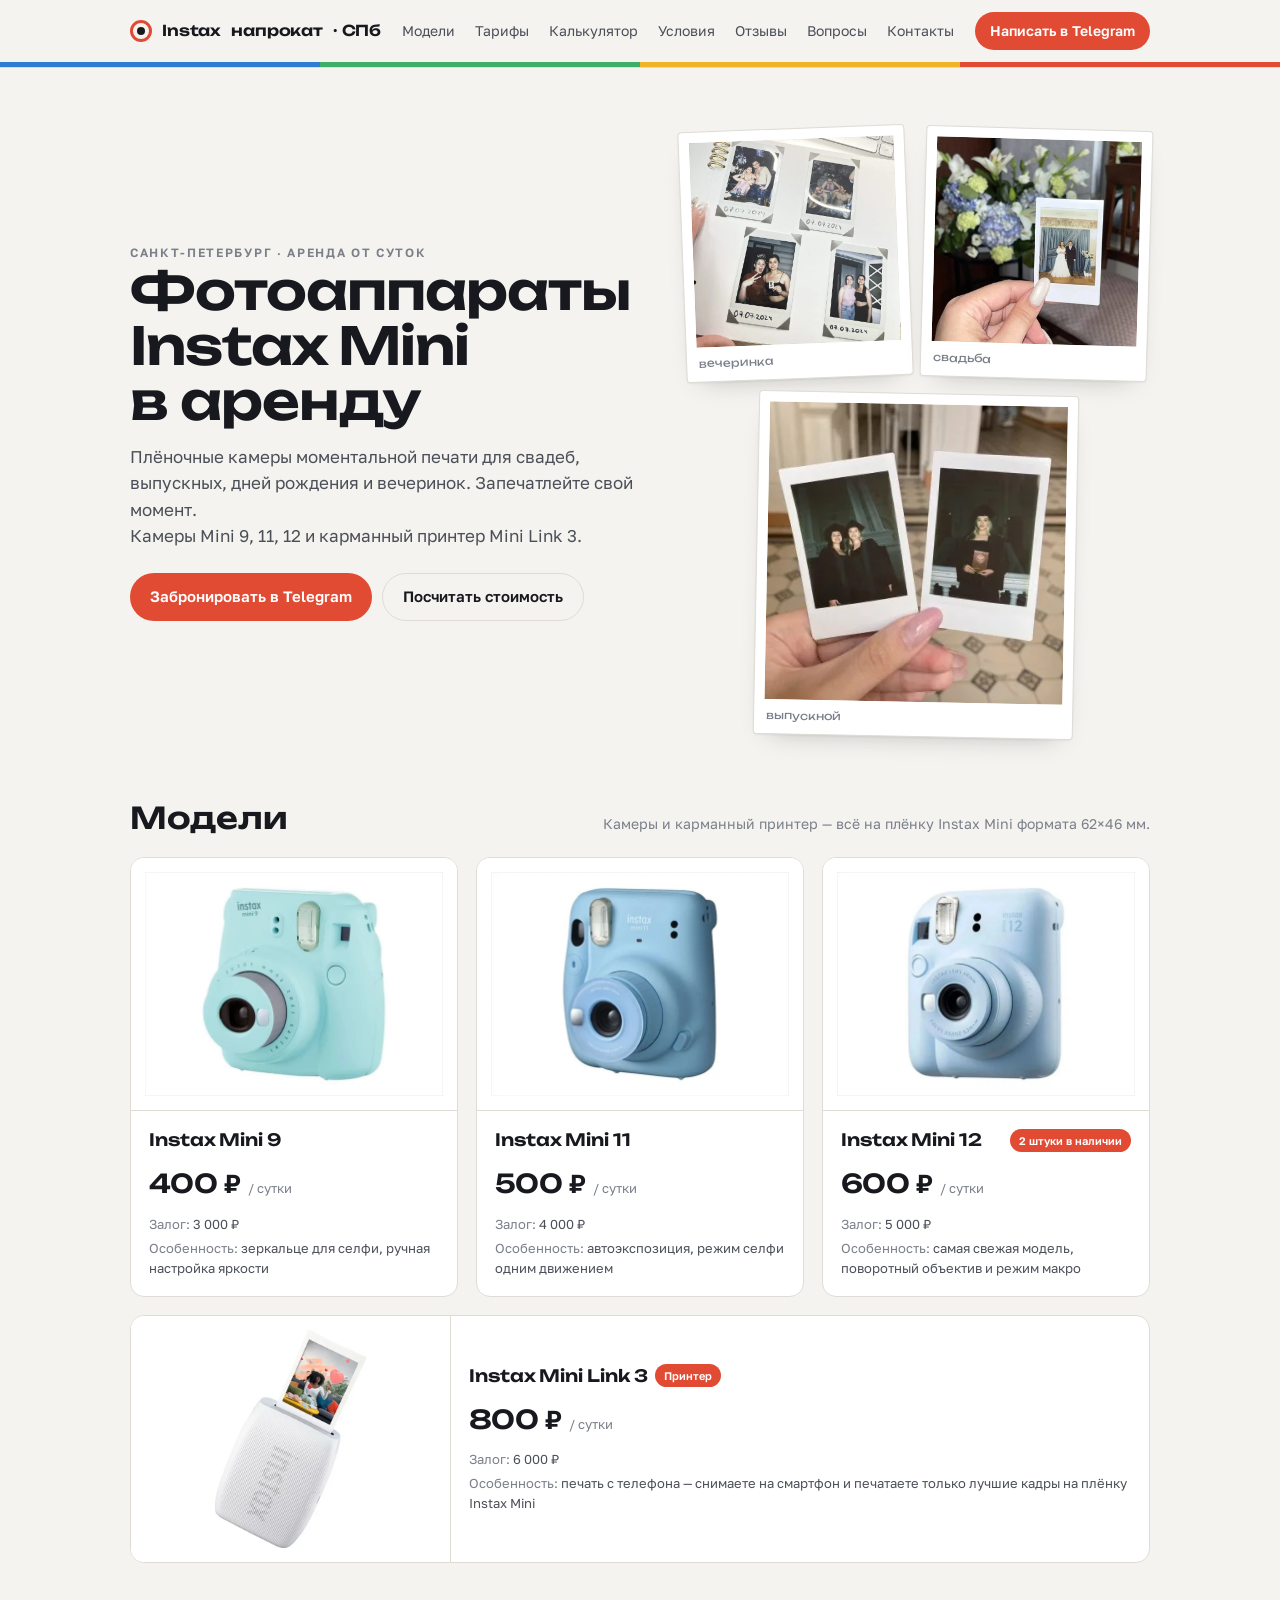
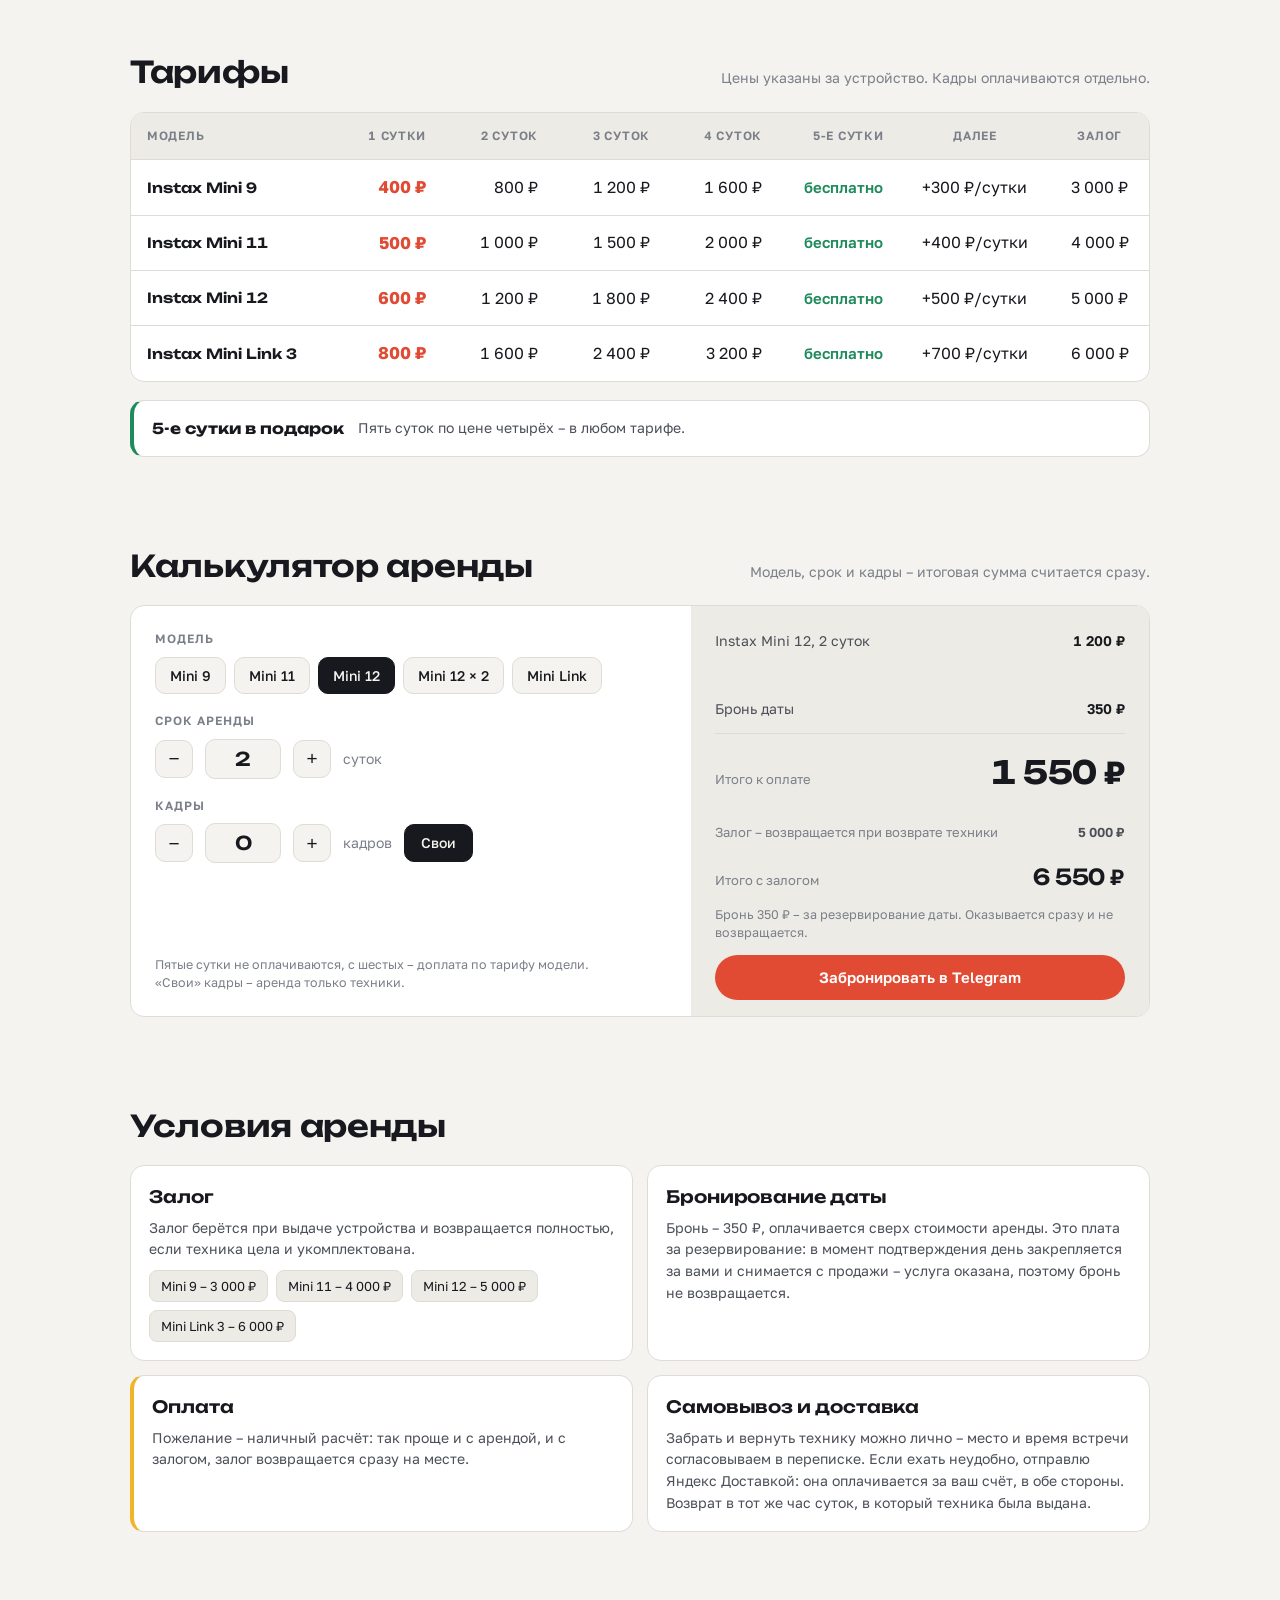
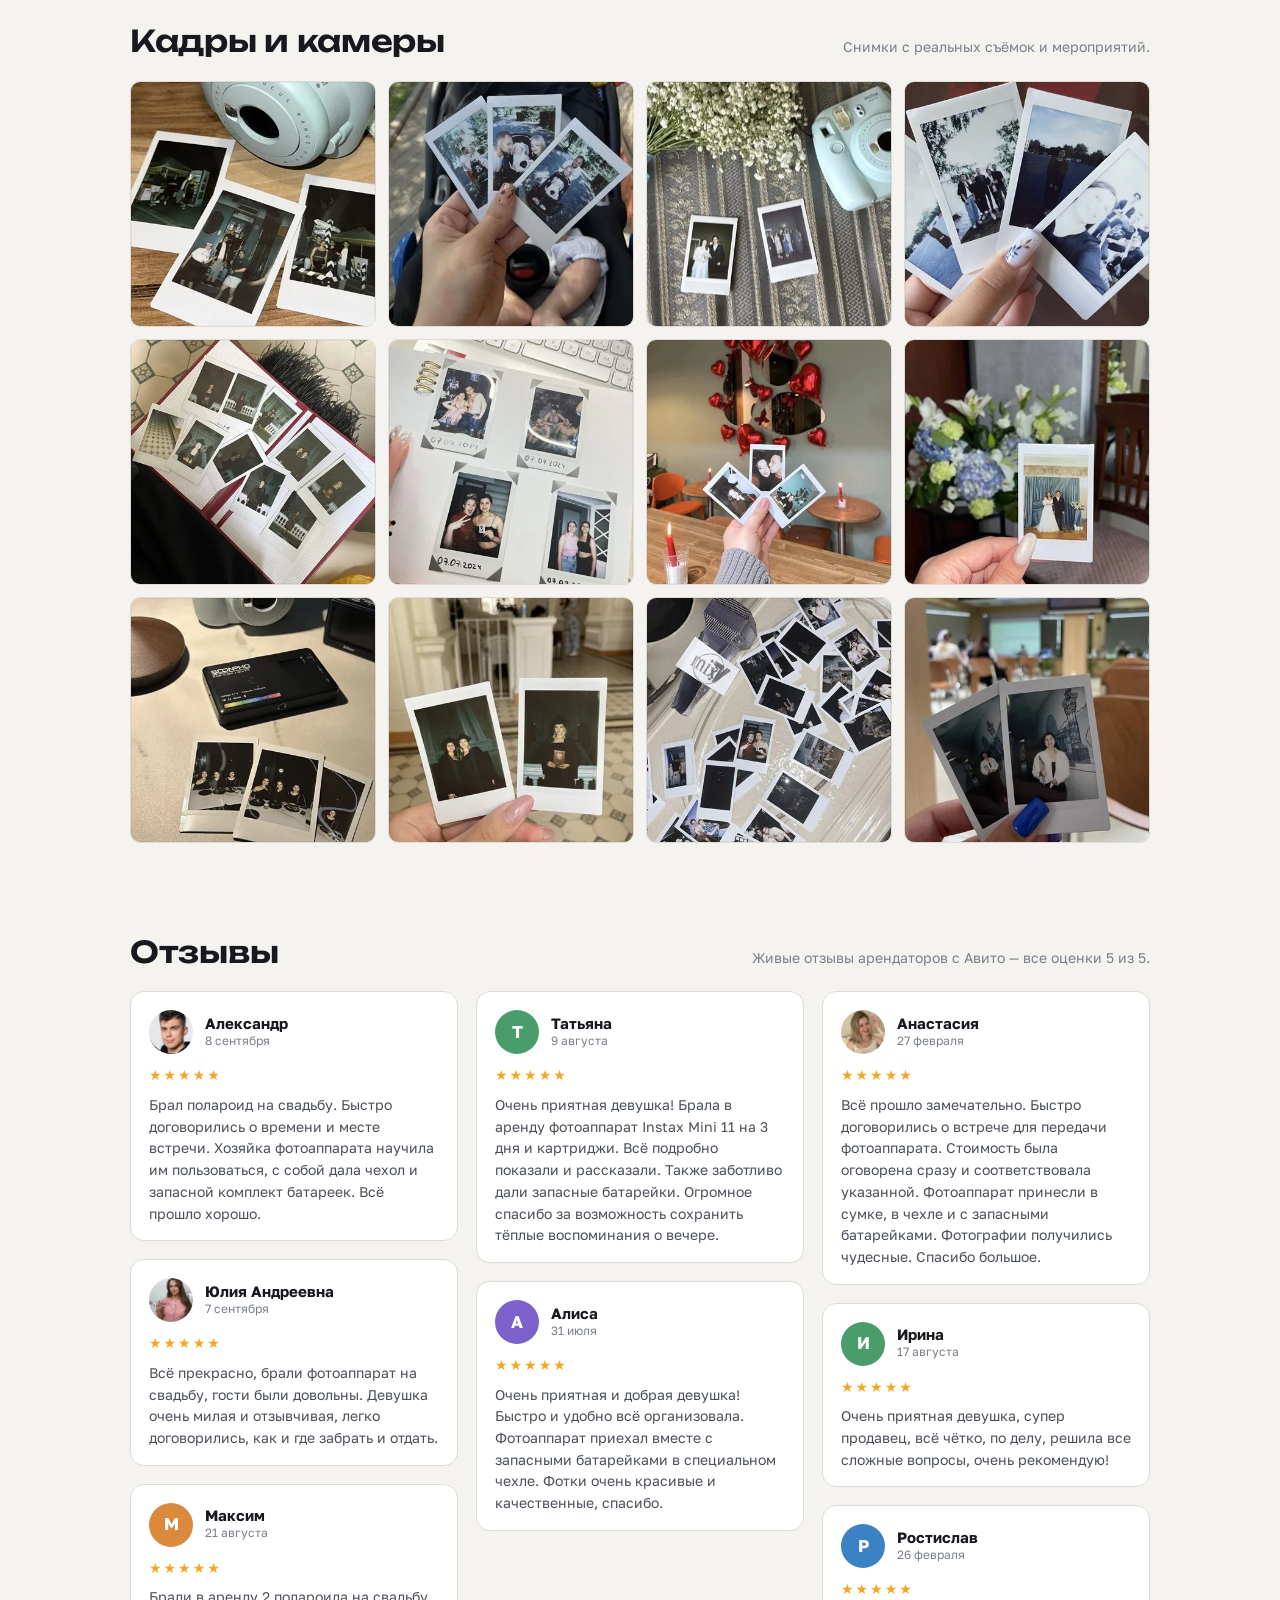
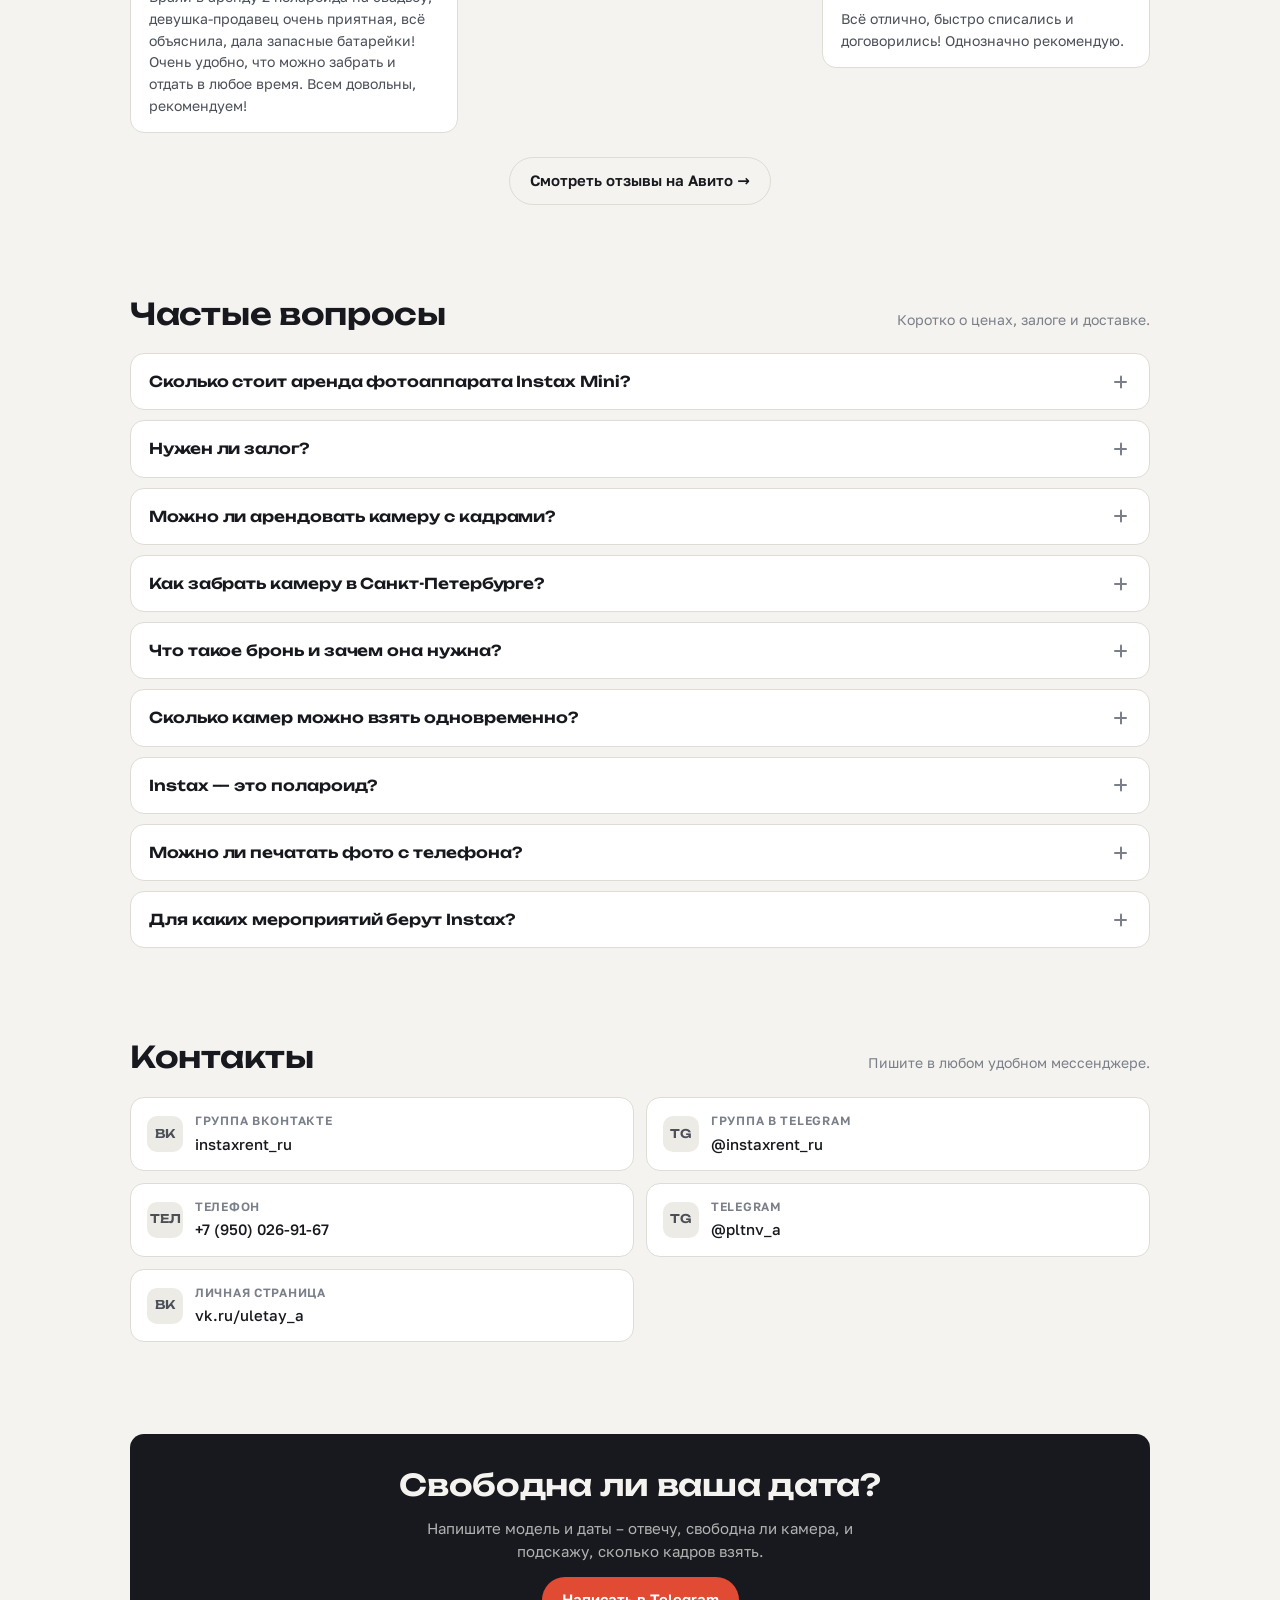
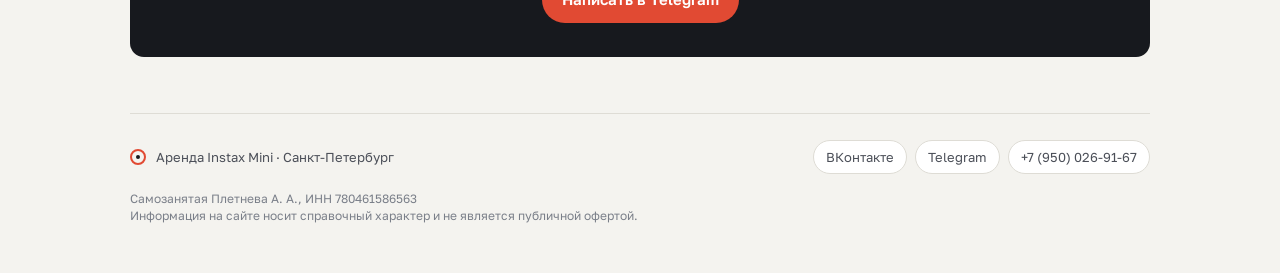
==== commit ff012184: "Добавлен принтер Mini Link 3 и секция отзывов, обновлены цены и SEO" ====
--- a/index.html
+++ b/index.html
@@ -3,8 +3,8 @@
 <head>
 <meta charset="utf-8">
 <meta name="viewport" content="width=device-width, initial-scale=1">
-<title>Аренда фотоаппаратов Instax Mini в СПб — прокат от 400 ₽/сутки</title>
-<meta name="description" content="Прокат плёночных фотоаппаратов Instax Mini 9, 11 и 12 в Санкт-Петербурге от 400 ₽ в сутки. Пятые сутки в подарок, калькулятор стоимости, самовывоз или доставка.">
+<title>Аренда Instax Mini (полароид) в СПб — прокат от 400 ₽/сутки</title>
+<meta name="description" content="Аренда Instax Mini 9, 11, 12 (полароид) в Санкт-Петербурге от 400 ₽/сутки и карманного принтера для печати фото с телефона. Моментальная печать на свадьбу, выпускной, вечеринку. Пятые сутки в подарок, доставка.">
 <link rel="canonical" href="https://instaxrent.ru/">
 <meta name="robots" content="index, follow, max-image-preview:large, max-snippet:-1">
 <meta name="format-detection" content="telephone=no">
@@ -32,8 +32,8 @@
 <meta name="theme-color" content="#F4F3EF" media="(prefers-color-scheme: light)">
 <meta name="theme-color" content="#131519" media="(prefers-color-scheme: dark)">
 <meta name="apple-mobile-web-app-title" content="Instax напрокат">
-<link rel="preload" href="fonts/golos-text-400-cyrillic.woff2" as="font" type="font/woff2" crossorigin>
-<link rel="preload" href="fonts/unbounded-600-cyrillic.woff2" as="font" type="font/woff2" crossorigin>
+<link rel="preload" href="fonts/golos-text-cyrillic.woff2" as="font" type="font/woff2" crossorigin>
+<link rel="preload" href="fonts/unbounded-cyrillic.woff2" as="font" type="font/woff2" crossorigin>
 <link rel="stylesheet" href="fonts.css">
 <link rel="stylesheet" href="styles.css">
 <script type="application/ld+json">
@@ -47,12 +47,13 @@
       ],
       "@id": "https://instaxrent.ru/#business",
       "name": "Instax напрокат · СПб",
-      "description": "Аренда плёночных фотоаппаратов Instax Mini в Санкт-Петербурге",
+      "description": "Аренда плёночных фотоаппаратов Instax Mini (полароид) и карманного принтера в Санкт-Петербурге: моментальная печать и печать фото с телефона на свадьбу, выпускной и вечеринку.",
+      "keywords": "аренда инстакс, аренда instax, инстакс напрокат, прокат фотоаппарата, фотоаппарат моментальной печати, камера мгновенной печати, аренда полароида, полароид напрокат, instax на свадьбу, инстакс на выпускной, фотозона, печать фото с телефона, instax mini link, карманный принтер, моментальная печать фотографий, Санкт-Петербург, СПб, Питер",
       "url": "https://instaxrent.ru/",
       "image": "https://instaxrent.ru/og-image.jpg",
       "telephone": "+7-950-026-91-67",
       "taxID": "780461586563",
-      "priceRange": "400–2400 ₽",
+      "priceRange": "400–3200 ₽",
       "currenciesAccepted": "RUB",
       "paymentAccepted": "Наличные",
       "areaServed": {
@@ -74,7 +75,7 @@
       "@type": "Product",
       "@id": "https://instaxrent.ru/#mini-9",
       "name": "Аренда Instax Mini 9",
-      "description": "Плёночный фотоаппарат моментальной печати Instax Mini 9 напрокат в Санкт-Петербурге. Особенность: зеркальце для селфи, ручная настройка яркости. Залог 4000 ₽.",
+      "description": "Плёночный фотоаппарат моментальной печати Instax Mini 9 напрокат в Санкт-Петербурге. Особенность: зеркальце для селфи, ручная настройка яркости. Залог 3000 ₽.",
       "brand": {
         "@type": "Brand",
         "name": "Fujifilm"
@@ -97,7 +98,7 @@
       "@type": "Product",
       "@id": "https://instaxrent.ru/#mini-11",
       "name": "Аренда Instax Mini 11",
-      "description": "Плёночный фотоаппарат моментальной печати Instax Mini 11 напрокат в Санкт-Петербурге. Особенность: автоэкспозиция, режим селфи одним движением. Залог 5000 ₽.",
+      "description": "Плёночный фотоаппарат моментальной печати Instax Mini 11 напрокат в Санкт-Петербурге. Особенность: автоэкспозиция, режим селфи одним движением. Залог 4000 ₽.",
       "brand": {
         "@type": "Brand",
         "name": "Fujifilm"
@@ -120,7 +121,7 @@
       "@type": "Product",
       "@id": "https://instaxrent.ru/#mini-12",
       "name": "Аренда Instax Mini 12",
-      "description": "Плёночный фотоаппарат моментальной печати Instax Mini 12 напрокат в Санкт-Петербурге. Особенность: поворотный объектив и режим макро. Залог 6000 ₽.",
+      "description": "Плёночный фотоаппарат моментальной печати Instax Mini 12 напрокат в Санкт-Петербурге. Особенность: поворотный объектив и режим макро. Залог 5000 ₽.",
       "brand": {
         "@type": "Brand",
         "name": "Fujifilm"
@@ -140,6 +141,29 @@
       }
     },
     {
+      "@type": "Product",
+      "@id": "https://instaxrent.ru/#mini-link-3",
+      "name": "Аренда Instax Mini Link 3",
+      "description": "Карманный принтер Fujifilm Instax Mini Link 3 напрокат в Санкт-Петербурге. Печатает фотографии со смартфона на плёнку Instax Mini. Залог 6000 ₽.",
+      "brand": {
+        "@type": "Brand",
+        "name": "Fujifilm"
+      },
+      "category": "Аренда фототехники",
+      "image": "https://instaxrent.ru/images/devices/printer-link-3.jpg",
+      "offers": {
+        "@type": "Offer",
+        "price": 800,
+        "priceCurrency": "RUB",
+        "availability": "https://schema.org/InStock",
+        "url": "https://instaxrent.ru/#modeli",
+        "priceValidUntil": "2027-12-31",
+        "seller": {
+          "@id": "https://instaxrent.ru/#business"
+        }
+      }
+    },
+    {
       "@type": "FAQPage",
       "@id": "https://instaxrent.ru/#faq",
       "mainEntity": [
@@ -148,7 +172,7 @@
           "name": "Сколько стоит аренда фотоаппарата Instax Mini?",
           "acceptedAnswer": {
             "@type": "Answer",
-            "text": "Instax Mini 9 — от 400 ₽ в сутки, Mini 11 — от 500 ₽, Mini 12 — от 600 ₽. Пятые сутки не оплачиваются ни в одном тарифе, с шестых идёт доплата по тарифу модели."
+            "text": "Instax Mini 9 — от 400 ₽ в сутки, Mini 11 — от 500 ₽, Mini 12 — от 600 ₽, карманный принтер Mini Link 3 — от 800 ₽. Пятые сутки не оплачиваются ни в одном тарифе, с шестых идёт доплата по тарифу модели."
           }
         },
         {
@@ -156,7 +180,7 @@
           "name": "Нужен ли залог?",
           "acceptedAnswer": {
             "@type": "Answer",
-            "text": "Да. Залог берётся при выдаче камеры и возвращается полностью, если техника цела и укомплектована: Mini 9 — 4 000 ₽, Mini 11 — 5 000 ₽, Mini 12 — 6 000 ₽."
+            "text": "Да. Залог берётся при выдаче устройства и возвращается полностью, если техника цела и укомплектована: Mini 9 — 3 000 ₽, Mini 11 — 4 000 ₽, Mini 12 — 5 000 ₽, Mini Link 3 — 6 000 ₽."
           }
         },
         {
@@ -189,6 +213,30 @@
           "acceptedAnswer": {
             "@type": "Answer",
             "text": "Instax Mini 12 есть в двух экземплярах — на большое мероприятие можно взять сразу обе."
+          }
+        },
+        {
+          "@type": "Question",
+          "name": "Instax — это полароид?",
+          "acceptedAnswer": {
+            "@type": "Answer",
+            "text": "По сути да: Instax, как и Polaroid, — фотоаппарат моментальной печати, снимок проявляется сразу в руках. Отличается плёнка и формат, у нас — Instax Mini 62×46 мм. Поэтому «аренда полароида» и «аренда Instax» для нас одно и то же."
+          }
+        },
+        {
+          "@type": "Question",
+          "name": "Можно ли печатать фото с телефона?",
+          "acceptedAnswer": {
+            "@type": "Answer",
+            "text": "Да. Для этого есть карманный принтер Instax Mini Link 3: снимаете на смартфон, а печатаете только лучшие кадры на плёнку Instax Mini. Его тоже можно взять в аренду — от 800 ₽ в сутки."
+          }
+        },
+        {
+          "@type": "Question",
+          "name": "Для каких мероприятий берут Instax?",
+          "acceptedAnswer": {
+            "@type": "Answer",
+            "text": "Чаще всего на свадьбу, выпускной, день рождения, корпоратив и для фотозоны — моментальные снимки гости сразу забирают с собой как сувенир."
           }
         }
       ]
@@ -207,6 +255,7 @@
       <a href="#tarify">Тарифы</a>
       <a href="#kalkulyator">Калькулятор</a>
       <a href="#usloviya">Условия</a>
+      <a href="#otzyvy">Отзывы</a>
       <a href="#voprosy">Вопросы</a>
       <a href="#kontakty">Контакты</a>
     </nav>
@@ -221,7 +270,7 @@
     <div>
       <div class="eyebrow">Санкт-Петербург · аренда от суток</div>
       <h1>Фотоаппараты Instax Mini в аренду</h1>
-      <p class="lead">Плёночные камеры моментальной печати для свадеб, выпускных, дней рождения и вечеринок. Запечатлейте свой момент.<br>Три модели: Mini&nbsp;9, Mini&nbsp;11 и Mini&nbsp;12.</p>
+      <p class="lead">Плёночные камеры моментальной печати для свадеб, выпускных, дней рождения и вечеринок. Запечатлейте свой момент.<br>Камеры Mini&nbsp;9, 11, 12 и карманный принтер Mini&nbsp;Link&nbsp;3.</p>
       <div class="hero-cta">
         <a class="btn" data-t="первый экран · telegram" href="https://t.me/pltnv_a" target="_blank" rel="noopener">Забронировать в Telegram</a>
         <a class="btn ghost" data-t="первый экран · к калькулятору" href="#kalkulyator">Посчитать стоимость</a>
@@ -237,49 +286,60 @@
   <section id="modeli">
     <div class="sec-head">
       <h2>Модели</h2>
-      <p>Все камеры на плёнку Instax Mini формата 62×46 мм.</p>
+      <p>Камеры и карманный принтер — всё на плёнку Instax Mini формата 62×46 мм.</p>
     </div>
     <div class="models">
       <div class="model-card">
-        <div class="ph"><picture><source type="image/webp" srcset="images/devices/model-mini-9-600.webp 600w, images/devices/model-mini-9.webp 1200w" sizes="(min-width: 760px) 300px, calc(100vw - 68px)"><img src="images/devices/model-mini-9.jpg" srcset="images/devices/model-mini-9-600.jpg 600w, images/devices/model-mini-9.jpg 1200w" sizes="(min-width: 760px) 300px, calc(100vw - 68px)" alt="Instax Mini 9" width="1200" height="900" decoding="async"></picture></div>
+        <div class="ph"><picture><source type="image/webp" srcset="images/devices/model-mini-9-600.webp 600w, images/devices/model-mini-9.webp 1200w" sizes="(min-width: 760px) 300px, calc(100vw - 68px)"><img src="images/devices/model-mini-9.jpg" srcset="images/devices/model-mini-9-600.jpg 600w, images/devices/model-mini-9.jpg 1200w" sizes="(min-width: 760px) 300px, calc(100vw - 68px)" alt="Фотоаппарат моментальной печати Instax Mini 9" width="1200" height="900" decoding="async"></picture></div>
         <div class="model-body">
           <h3>Instax Mini 9</h3>
           <div class="price-row"><span class="price">400 ₽</span><span class="per">/ сутки</span></div>
           <div class="meta">
-            <span><i>Залог:</i> 4 000 ₽</span>
+            <span><i>Залог:</i> 3 000 ₽</span>
             <span><i>Особенность:</i> зеркальце для селфи, ручная настройка яркости</span>
           </div>
         </div>
       </div>
       <div class="model-card">
-        <div class="ph"><picture><source type="image/webp" srcset="images/devices/model-mini-11-600.webp 600w, images/devices/model-mini-11.webp 1200w" sizes="(min-width: 760px) 300px, calc(100vw - 68px)"><img src="images/devices/model-mini-11.jpg" srcset="images/devices/model-mini-11-600.jpg 600w, images/devices/model-mini-11.jpg 1200w" sizes="(min-width: 760px) 300px, calc(100vw - 68px)" alt="Instax Mini 11" width="1200" height="900" decoding="async"></picture></div>
+        <div class="ph"><picture><source type="image/webp" srcset="images/devices/model-mini-11-600.webp 600w, images/devices/model-mini-11.webp 1200w" sizes="(min-width: 760px) 300px, calc(100vw - 68px)"><img src="images/devices/model-mini-11.jpg" srcset="images/devices/model-mini-11-600.jpg 600w, images/devices/model-mini-11.jpg 1200w" sizes="(min-width: 760px) 300px, calc(100vw - 68px)" alt="Фотоаппарат моментальной печати Instax Mini 11" width="1200" height="900" decoding="async"></picture></div>
         <div class="model-body">
           <h3>Instax Mini 11</h3>
           <div class="price-row"><span class="price">500 ₽</span><span class="per">/ сутки</span></div>
           <div class="meta">
-            <span><i>Залог:</i> 5 000 ₽</span>
+            <span><i>Залог:</i> 4 000 ₽</span>
             <span><i>Особенность:</i> автоэкспозиция, режим селфи одним движением</span>
           </div>
         </div>
       </div>
       <div class="model-card">
-        <div class="ph"><picture><source type="image/webp" srcset="images/devices/model-mini-12-600.webp 600w, images/devices/model-mini-12.webp 1200w" sizes="(min-width: 760px) 300px, calc(100vw - 68px)"><img src="images/devices/model-mini-12.jpg" srcset="images/devices/model-mini-12-600.jpg 600w, images/devices/model-mini-12.jpg 1200w" sizes="(min-width: 760px) 300px, calc(100vw - 68px)" alt="Instax Mini 12" width="1200" height="900" decoding="async"></picture></div>
+        <div class="ph"><picture><source type="image/webp" srcset="images/devices/model-mini-12-600.webp 600w, images/devices/model-mini-12.webp 1200w" sizes="(min-width: 760px) 300px, calc(100vw - 68px)"><img src="images/devices/model-mini-12.jpg" srcset="images/devices/model-mini-12-600.jpg 600w, images/devices/model-mini-12.jpg 1200w" sizes="(min-width: 760px) 300px, calc(100vw - 68px)" alt="Фотоаппарат моментальной печати Instax Mini 12" width="1200" height="900" decoding="async"></picture></div>
         <div class="model-body">
           <div class="model-title"><h3>Instax Mini 12</h3><span class="tag">2 штуки в наличии</span></div>
           <div class="price-row"><span class="price">600 ₽</span><span class="per">/ сутки</span></div>
           <div class="meta">
-            <span><i>Залог:</i> 6 000 ₽</span>
+            <span><i>Залог:</i> 5 000 ₽</span>
             <span><i>Особенность:</i> самая свежая модель, поворотный объектив и режим макро</span>
           </div>
         </div>
       </div>
+      <div class="model-card wide">
+        <div class="ph"><picture><source type="image/webp" srcset="images/devices/printer-link-3.webp 800w" sizes="(min-width: 760px) 300px, calc(100vw - 68px)"><img src="images/devices/printer-link-3.jpg" srcset="images/devices/printer-link-3-600.jpg 600w, images/devices/printer-link-3.jpg 800w" sizes="(min-width: 760px) 300px, calc(100vw - 68px)" alt="Карманный принтер Fujifilm Instax Mini Link 3 для печати фото с телефона" width="800" height="600" decoding="async"></picture></div>
+        <div class="model-body">
+          <div class="model-title"><h3>Instax Mini Link 3</h3><span class="tag">Принтер</span></div>
+          <div class="price-row"><span class="price">800 ₽</span><span class="per">/ сутки</span></div>
+          <div class="meta">
+            <span><i>Залог:</i> 6 000 ₽</span>
+            <span><i>Особенность:</i> печать с телефона — снимаете на смартфон и печатаете только лучшие кадры на плёнку Instax Mini</span>
+          </div>
+        </div>
+      </div>
     </div>
   </section>
 
   <section id="tarify">
     <div class="sec-head">
       <h2>Тарифы</h2>
-      <p>Цены указаны за камеру. Кадры оплачиваются отдельно.</p>
+      <p>Цены указаны за устройство. Кадры оплачиваются отдельно.</p>
     </div>
     <div class="table-scroll">
       <table>
@@ -290,17 +350,22 @@
           <tr>
             <td class="model">Instax Mini 9</td>
             <td class="day1">400 ₽</td><td>800 ₽</td><td>1 200 ₽</td><td>1 600 ₽</td>
-            <td><span class="gift">бесплатно</span></td><td>+300 ₽/сутки</td><td>4 000 ₽</td>
+            <td><span class="gift">бесплатно</span></td><td>+300 ₽/сутки</td><td>3 000 ₽</td>
           </tr>
           <tr>
             <td class="model">Instax Mini 11</td>
             <td class="day1">500 ₽</td><td>1 000 ₽</td><td>1 500 ₽</td><td>2 000 ₽</td>
-            <td><span class="gift">бесплатно</span></td><td>+400 ₽/сутки</td><td>5 000 ₽</td>
+            <td><span class="gift">бесплатно</span></td><td>+400 ₽/сутки</td><td>4 000 ₽</td>
           </tr>
           <tr>
             <td class="model">Instax Mini 12</td>
             <td class="day1">600 ₽</td><td>1 200 ₽</td><td>1 800 ₽</td><td>2 400 ₽</td>
-            <td><span class="gift">бесплатно</span></td><td>+500 ₽/сутки</td><td>6 000 ₽</td>
+            <td><span class="gift">бесплатно</span></td><td>+500 ₽/сутки</td><td>5 000 ₽</td>
+          </tr>
+          <tr>
+            <td class="model">Instax Mini Link 3</td>
+            <td class="day1">800 ₽</td><td>1 600 ₽</td><td>2 400 ₽</td><td>3 200 ₽</td>
+            <td><span class="gift">бесплатно</span></td><td>+700 ₽/сутки</td><td>6 000 ₽</td>
           </tr>
         </tbody>
       </table>
@@ -326,10 +391,11 @@
             <button type="button" data-m="11" aria-pressed="false">Mini 11</button>
             <button type="button" data-m="12" aria-pressed="true">Mini 12</button>
             <button type="button" data-m="12" data-two="1" aria-pressed="false">Mini 12 × 2</button>
+            <button type="button" data-m="3" aria-pressed="false">Mini Link</button>
           </div>
         </div>
         <div class="field">
-          <label>Срок аренды</label>
+          <label for="days">Срок аренды</label>
           <div class="stepper">
             <button type="button" id="d-minus" aria-label="Убрать сутки">−</button>
             <input id="days" type="number" min="1" max="60" value="2" inputmode="numeric">
@@ -338,7 +404,7 @@
           </div>
         </div>
         <div class="field">
-          <label>Кадры</label>
+          <label for="frames">Кадры</label>
           <div class="stepper">
             <button type="button" id="f-minus" aria-label="Убрать 10 кадров">−</button>
             <input id="frames" type="number" min="0" max="100" step="10" value="0" inputmode="numeric">
@@ -348,15 +414,15 @@
           </div>
           <p class="hint is-blank" id="frame-price">&nbsp;</p>
         </div>
-        <p class="note">Пятые сутки не оплачиваются, с шестых – доплата по тарифу модели.<br>«Свои» кадры – аренда только камеры.</p>
+        <p class="note">Пятые сутки не оплачиваются, с шестых – доплата по тарифу модели.<br>«Свои» кадры – аренда только техники.</p>
       </div>
       <div class="calc-out">
         <div class="out-line"><span id="l-model">Instax Mini 12, 2 суток</span><b id="l-rent">1 200 ₽</b></div>
         <div class="out-line is-blank" id="row-frames"><span id="l-frames-name">Кадры</span><b id="l-frames">0 ₽</b></div>
         <div class="out-line"><span>Бронь даты</span><b>350 ₽</b></div>
         <div class="out-total"><span>Итого к оплате</span><b id="l-total">1 550 ₽</b></div>
-        <div class="out-line dep"><span>Залог – возвращается при возврате камеры</span><b id="l-dep">6 000 ₽</b></div>
-        <div class="out-total grand"><span>Итого с залогом</span><b id="l-grand">7 550 ₽</b></div>
+        <div class="out-line dep"><span>Залог – возвращается при возврате техники</span><b id="l-dep">5 000 ₽</b></div>
+        <div class="out-total grand"><span>Итого с залогом</span><b id="l-grand">6 550 ₽</b></div>
         <p class="note">Бронь 350 ₽ – за резервирование даты. Оказывается сразу и не возвращается.</p>
         <a class="btn" data-t="калькулятор · telegram" href="https://t.me/pltnv_a" target="_blank" rel="noopener">Забронировать в Telegram</a>
       </div>
@@ -368,8 +434,8 @@
     <div class="terms">
       <div class="term">
         <h3>Залог</h3>
-        <p>Залог берётся при выдаче камеры и возвращается полностью, если техника цела и укомплектована.</p>
-        <ul class="deposit-list"><li>Mini 9 – 4 000 ₽</li><li>Mini 11 – 5 000 ₽</li><li>Mini 12 – 6 000 ₽</li></ul>
+        <p>Залог берётся при выдаче устройства и возвращается полностью, если техника цела и укомплектована.</p>
+        <ul class="deposit-list"><li>Mini 9 – 3 000 ₽</li><li>Mini 11 – 4 000 ₽</li><li>Mini 12 – 5 000 ₽</li><li>Mini Link 3 – 6 000 ₽</li></ul>
       </div>
       <div class="term">
         <h3>Бронирование даты</h3>
@@ -381,7 +447,7 @@
       </div>
       <div class="term">
         <h3>Самовывоз и доставка</h3>
-        <p>Забрать и вернуть камеру можно лично – место и время встречи согласовываем в переписке. Если ехать неудобно, отправлю Яндекс Доставкой: она оплачивается за ваш счёт, в обе стороны. Возврат в тот же час суток, в который камера была выдана.</p>
+        <p>Забрать и вернуть технику можно лично – место и время встречи согласовываем в переписке. Если ехать неудобно, отправлю Яндекс Доставкой: она оплачивается за ваш счёт, в обе стороны. Возврат в тот же час суток, в который техника была выдана.</p>
       </div>
     </div>
   </section>
@@ -398,13 +464,63 @@
       <div class="ph"><picture><source type="image/webp" srcset="images/photos/photo-07-400.webp 400w, images/photos/photo-07.webp 656w" sizes="(min-width: 700px) 250px, 46vw"><img src="images/photos/photo-07.jpg" srcset="images/photos/photo-07-400.jpg 400w, images/photos/photo-07.jpg 656w" sizes="(min-width: 700px) 250px, 46vw" alt="Кадры со съёмки на природе" loading="lazy" decoding="async"></picture></div>
       <div class="ph"><picture><source type="image/webp" srcset="images/photos/photo-08-400.webp 400w, images/photos/photo-08-800.webp 800w, images/photos/photo-08.webp 1200w" sizes="(min-width: 700px) 250px, 46vw"><img src="images/photos/photo-08.jpg" srcset="images/photos/photo-08-400.jpg 400w, images/photos/photo-08-800.jpg 800w, images/photos/photo-08.jpg 1200w" sizes="(min-width: 700px) 250px, 46vw" alt="Снимки с датами на рабочем столе" loading="lazy" decoding="async"></picture></div>
       <div class="ph"><picture><source type="image/webp" srcset="images/photos/photo-09-400.webp 400w, images/photos/photo-09.webp 615w" sizes="(min-width: 700px) 250px, 46vw"><img src="images/photos/photo-09.jpg" srcset="images/photos/photo-09-400.jpg 400w, images/photos/photo-09.jpg 615w" sizes="(min-width: 700px) 250px, 46vw" alt="Раскрытый альбом с кадрами Instax" loading="lazy" decoding="async"></picture></div>
-      <div class="ph"><picture><source type="image/webp" srcset="images/photos/photo-10-400.webp 400w, images/photos/photo-10-800.webp 800w, images/photos/photo-10.webp 960w" sizes="(min-width: 700px) 250px, 46vw"><img src="images/photos/photo-10.jpg" srcset="images/photos/photo-10-400.jpg 400w, images/photos/photo-10-800.jpg 800w, images/photos/photo-10.jpg 960w" sizes="(min-width: 700px) 250px, 46vw" alt="Кадры с мероприятия на столе" loading="lazy" decoding="async"></picture></div>
-      <div class="ph"><picture><source type="image/webp" srcset="images/photos/photo-11-400.webp 400w, images/photos/photo-11.webp 615w" sizes="(min-width: 700px) 250px, 46vw"><img src="images/photos/photo-11.jpg" srcset="images/photos/photo-11-400.jpg 400w, images/photos/photo-11.jpg 615w" sizes="(min-width: 700px) 250px, 46vw" alt="Свадебный кадр в руке" loading="lazy" decoding="async"></picture></div>
+      <div class="ph"><picture><source type="image/webp" srcset="images/photos/photo-10-400.webp 400w, images/photos/photo-10-800.webp 800w, images/photos/photo-10.webp 960w" sizes="(min-width: 700px) 250px, 46vw"><img src="images/photos/photo-10.jpg" srcset="images/photos/photo-10-400.jpg 400w, images/photos/photo-10-800.jpg 800w, images/photos/photo-10.jpg 960w" sizes="(min-width: 700px) 250px, 46vw" alt="Моментальные снимки Instax с мероприятия на столе" loading="lazy" decoding="async"></picture></div>
+      <div class="ph"><picture><source type="image/webp" srcset="images/photos/photo-11-400.webp 400w, images/photos/photo-11.webp 615w" sizes="(min-width: 700px) 250px, 46vw"><img src="images/photos/photo-11.jpg" srcset="images/photos/photo-11-400.jpg 400w, images/photos/photo-11.jpg 615w" sizes="(min-width: 700px) 250px, 46vw" alt="Свадебный моментальный снимок Instax в руке" loading="lazy" decoding="async"></picture></div>
       <div class="ph"><picture><source type="image/webp" srcset="images/photos/photo-12-400.webp 400w, images/photos/photo-12-800.webp 800w, images/photos/photo-12.webp 1200w" sizes="(min-width: 700px) 250px, 46vw"><img src="images/photos/photo-12.jpg" srcset="images/photos/photo-12-400.jpg 400w, images/photos/photo-12-800.jpg 800w, images/photos/photo-12.jpg 1200w" sizes="(min-width: 700px) 250px, 46vw" alt="Камера и кадры сразу после съёмки" loading="lazy" decoding="async"></picture></div>
       <div class="ph"><picture><source type="image/webp" srcset="images/photos/photo-13-400.webp 400w, images/photos/photo-13.webp 615w" sizes="(min-width: 700px) 250px, 46vw"><img src="images/photos/photo-13.jpg" srcset="images/photos/photo-13-400.jpg 400w, images/photos/photo-13.jpg 615w" sizes="(min-width: 700px) 250px, 46vw" alt="Кадры из поездки в руке" loading="lazy" decoding="async"></picture></div>
-      <div class="ph"><picture><source type="image/webp" srcset="images/photos/photo-14-400.webp 400w, images/photos/photo-14-800.webp 800w, images/photos/photo-14.webp 1200w" sizes="(min-width: 700px) 250px, 46vw"><img src="images/photos/photo-14.jpg" srcset="images/photos/photo-14-400.jpg 400w, images/photos/photo-14-800.jpg 800w, images/photos/photo-14.jpg 1200w" sizes="(min-width: 700px) 250px, 46vw" alt="Кадры с дня рождения" loading="lazy" decoding="async"></picture></div>
+      <div class="ph"><picture><source type="image/webp" srcset="images/photos/photo-14-400.webp 400w, images/photos/photo-14-800.webp 800w, images/photos/photo-14.webp 1200w" sizes="(min-width: 700px) 250px, 46vw"><img src="images/photos/photo-14.jpg" srcset="images/photos/photo-14-400.jpg 400w, images/photos/photo-14-800.jpg 800w, images/photos/photo-14.jpg 1200w" sizes="(min-width: 700px) 250px, 46vw" alt="Моментальные фото Instax с дня рождения" loading="lazy" decoding="async"></picture></div>
       <div class="ph"><picture><source type="image/webp" srcset="images/photos/photo-15-400.webp 400w, images/photos/photo-15.webp 656w" sizes="(min-width: 700px) 250px, 46vw"><img src="images/photos/photo-15.jpg" srcset="images/photos/photo-15-400.jpg 400w, images/photos/photo-15.jpg 656w" sizes="(min-width: 700px) 250px, 46vw" alt="Парные кадры в руке" loading="lazy" decoding="async"></picture></div>
     </div>
+  </section>
+
+  <section id="otzyvy">
+    <div class="sec-head">
+      <h2>Отзывы</h2>
+      <p>Живые отзывы арендаторов с Авито — все оценки 5 из 5.</p>
+    </div>
+    <div class="reviews">
+      <figure class="review">
+        <div class="rv-head"><span class="rv-ava"><img src="images/reviews/r-aleksandr.jpg" alt="" width="44" height="44" loading="lazy" decoding="async"></span><div class="rv-who"><b>Александр</b><time>8 сентября</time></div></div>
+        <div class="rv-stars" aria-label="Оценка 5 из 5">★★★★★</div>
+        <p>Брал полароид на свадьбу. Быстро договорились о времени и месте встречи. Хозяйка фотоаппарата научила им пользоваться, с собой дала чехол и запасной комплект батареек. Всё прошло хорошо.</p>
+      </figure>
+      <figure class="review">
+        <div class="rv-head"><span class="rv-ava"><img src="images/reviews/r-yuliya.jpg" alt="" width="44" height="44" loading="lazy" decoding="async"></span><div class="rv-who"><b>Юлия Андреевна</b><time>7 сентября</time></div></div>
+        <div class="rv-stars" aria-label="Оценка 5 из 5">★★★★★</div>
+        <p>Всё прекрасно, брали фотоаппарат на свадьбу, гости были довольны. Девушка очень милая и отзывчивая, легко договорились, как и где забрать и отдать.</p>
+      </figure>
+      <figure class="review">
+        <div class="rv-head"><span class="rv-ava" style="--c:#D98A3D">М</span><div class="rv-who"><b>Максим</b><time>21 августа</time></div></div>
+        <div class="rv-stars" aria-label="Оценка 5 из 5">★★★★★</div>
+        <p>Брали в аренду 2 полароида на свадьбу, девушка-продавец очень приятная, всё объяснила, дала запасные батарейки! Очень удобно, что можно забрать и отдать в любое время. Всем довольны, рекомендуем!</p>
+      </figure>
+      <figure class="review">
+        <div class="rv-head"><span class="rv-ava" style="--c:#4A9D6B">Т</span><div class="rv-who"><b>Татьяна</b><time>9 августа</time></div></div>
+        <div class="rv-stars" aria-label="Оценка 5 из 5">★★★★★</div>
+        <p>Очень приятная девушка! Брала в аренду фотоаппарат Instax Mini 11 на 3 дня и картриджи. Всё подробно показали и рассказали. Также заботливо дали запасные батарейки. Огромное спасибо за возможность сохранить тёплые воспоминания о вечере.</p>
+      </figure>
+      <figure class="review">
+        <div class="rv-head"><span class="rv-ava" style="--c:#7B61C9">А</span><div class="rv-who"><b>Алиса</b><time>31 июля</time></div></div>
+        <div class="rv-stars" aria-label="Оценка 5 из 5">★★★★★</div>
+        <p>Очень приятная и добрая девушка! Быстро и удобно всё организовала. Фотоаппарат приехал вместе с запасными батарейками в специальном чехле. Фотки очень красивые и качественные, спасибо.</p>
+      </figure>
+      <figure class="review">
+        <div class="rv-head"><span class="rv-ava"><img src="images/reviews/r-anastasiya.jpg" alt="" width="44" height="44" loading="lazy" decoding="async"></span><div class="rv-who"><b>Анастасия</b><time>27 февраля</time></div></div>
+        <div class="rv-stars" aria-label="Оценка 5 из 5">★★★★★</div>
+        <p>Всё прошло замечательно. Быстро договорились о встрече для передачи фотоаппарата. Стоимость была оговорена сразу и соответствовала указанной. Фотоаппарат принесли в сумке, в чехле и с запасными батарейками. Фотографии получились чудесные. Спасибо большое.</p>
+      </figure>
+      <figure class="review">
+        <div class="rv-head"><span class="rv-ava" style="--c:#4A9D6B">И</span><div class="rv-who"><b>Ирина</b><time>17 августа</time></div></div>
+        <div class="rv-stars" aria-label="Оценка 5 из 5">★★★★★</div>
+        <p>Очень приятная девушка, супер продавец, всё чётко, по делу, решила все сложные вопросы, очень рекомендую!</p>
+      </figure>
+      <figure class="review">
+        <div class="rv-head"><span class="rv-ava" style="--c:#3B82C4">Р</span><div class="rv-who"><b>Ростислав</b><time>26 февраля</time></div></div>
+        <div class="rv-stars" aria-label="Оценка 5 из 5">★★★★★</div>
+        <p>Всё отлично, быстро списались и договорились! Однозначно рекомендую.</p>
+      </figure>
+    </div>
+    <div class="reviews-cta"><a class="btn ghost" data-t="отзывы · авито" href="https://www.avito.ru/sankt-peterburg/predlozheniya_uslug/arenda_polaroida_instax_instaks_mini_mylnitsy_4518956842" target="_blank" rel="noopener">Смотреть отзывы на Авито →</a></div>
   </section>
 
   <section id="voprosy">
@@ -415,11 +531,11 @@
     <div class="faq">
       <details class="qa">
         <summary>Сколько стоит аренда фотоаппарата Instax Mini?</summary>
-        <p>Instax Mini 9 — от 400 ₽ в сутки, Mini 11 — от 500 ₽, Mini 12 — от 600 ₽. Пятые сутки не оплачиваются ни в одном тарифе, с шестых идёт доплата по тарифу модели.</p>
+        <p>Instax Mini 9 — от 400 ₽ в сутки, Mini 11 — от 500 ₽, Mini 12 — от 600 ₽, карманный принтер Mini Link 3 — от 800 ₽. Пятые сутки не оплачиваются ни в одном тарифе, с шестых идёт доплата по тарифу модели.</p>
       </details>
       <details class="qa">
         <summary>Нужен ли залог?</summary>
-        <p>Да. Залог берётся при выдаче камеры и возвращается полностью, если техника цела и укомплектована: Mini 9 — 4 000 ₽, Mini 11 — 5 000 ₽, Mini 12 — 6 000 ₽.</p>
+        <p>Да. Залог берётся при выдаче устройства и возвращается полностью, если техника цела и укомплектована: Mini 9 — 3 000 ₽, Mini 11 — 4 000 ₽, Mini 12 — 5 000 ₽, Mini Link 3 — 6 000 ₽.</p>
       </details>
       <details class="qa">
         <summary>Можно ли арендовать камеру с кадрами?</summary>
@@ -436,6 +552,18 @@
       <details class="qa">
         <summary>Сколько камер можно взять одновременно?</summary>
         <p>Instax Mini 12 есть в двух экземплярах — на большое мероприятие можно взять сразу обе.</p>
+      </details>
+      <details class="qa">
+        <summary>Instax — это полароид?</summary>
+        <p>По сути да: Instax, как и Polaroid, — фотоаппарат моментальной печати, снимок проявляется сразу в руках. Отличается плёнка и формат, у нас — Instax Mini 62×46 мм. Поэтому «аренда полароида» и «аренда Instax» для нас одно и то же.</p>
+      </details>
+      <details class="qa">
+        <summary>Можно ли печатать фото с телефона?</summary>
+        <p>Да. Для этого есть карманный принтер Instax Mini Link 3: снимаете на смартфон, а печатаете только лучшие кадры на плёнку Instax Mini. Его тоже можно взять в аренду — от 800 ₽ в сутки.</p>
+      </details>
+      <details class="qa">
+        <summary>Для каких мероприятий берут Instax?</summary>
+        <p>Чаще всего на свадьбу, выпускной, день рождения, корпоратив и для фотозоны — моментальные снимки гости сразу забирают с собой как сувенир.</p>
       </details>
     </div>
   </section>
--- a/fonts.css
+++ b/fonts.css
@@ -1,86 +1,20 @@
 /* Локальные шрифты: Unbounded и Golos Text, лицензия OFL.
-   Поднаборы с unicode-range — браузер скачает только нужные. */
-@font-face{font-family:"Golos Text";font-style:normal;font-weight:400;font-display:swap;
-  src:url("fonts/golos-text-400-cyrillic-ext.woff2") format("woff2");
-  unicode-range:U+0460-052F, U+1C80-1C8A, U+20B4, U+2DE0-2DFF, U+A640-A69F, U+FE2E-FE2F}
-@font-face{font-family:"Golos Text";font-style:normal;font-weight:400;font-display:swap;
-  src:url("fonts/golos-text-400-cyrillic.woff2") format("woff2");
+   Оба — вариативные: один файл покрывает все начертания (font-weight задан диапазоном),
+   поэтому на семейство нужно 2–3 файла, а не по одному на вес.
+   Поднаборы с unicode-range — браузер скачает только нужные: кириллицу, латиницу
+   и (для Golos) latin-ext, который нужен ради одного знака ₽ (U+20BD). */
+@font-face{font-family:"Golos Text";font-style:normal;font-weight:400 900;font-display:swap;
+  src:url("fonts/golos-text-cyrillic.woff2") format("woff2");
   unicode-range:U+0301, U+0400-045F, U+0490-0491, U+04B0-04B1, U+2116}
-@font-face{font-family:"Golos Text";font-style:normal;font-weight:400;font-display:swap;
-  src:url("fonts/golos-text-400-latin-ext.woff2") format("woff2");
+@font-face{font-family:"Golos Text";font-style:normal;font-weight:400 900;font-display:swap;
+  src:url("fonts/golos-text-latin.woff2") format("woff2");
+  unicode-range:U+0000-00FF, U+0131, U+0152-0153, U+02BB-02BC, U+02C6, U+02DA, U+02DC, U+0304, U+0308, U+0329, U+2000-206F, U+20AC, U+2122, U+2191, U+2193, U+2212, U+2215, U+FEFF, U+FFFD}
+@font-face{font-family:"Golos Text";font-style:normal;font-weight:400 900;font-display:swap;
+  src:url("fonts/golos-text-latin-ext.woff2") format("woff2");
   unicode-range:U+0100-02BA, U+02BD-02C5, U+02C7-02CC, U+02CE-02D7, U+02DD-02FF, U+0304, U+0308, U+0329, U+1D00-1DBF, U+1E00-1E9F, U+1EF2-1EFF, U+2020, U+20A0-20AB, U+20AD-20C0, U+2113, U+2C60-2C7F, U+A720-A7FF}
-@font-face{font-family:"Golos Text";font-style:normal;font-weight:400;font-display:swap;
-  src:url("fonts/golos-text-400-latin.woff2") format("woff2");
+@font-face{font-family:"Unbounded";font-style:normal;font-weight:200 900;font-display:swap;
+  src:url("fonts/unbounded-cyrillic.woff2") format("woff2");
+  unicode-range:U+0301, U+0400-045F, U+0490-0491, U+04B0-04B1, U+2116}
+@font-face{font-family:"Unbounded";font-style:normal;font-weight:200 900;font-display:swap;
+  src:url("fonts/unbounded-latin.woff2") format("woff2");
   unicode-range:U+0000-00FF, U+0131, U+0152-0153, U+02BB-02BC, U+02C6, U+02DA, U+02DC, U+0304, U+0308, U+0329, U+2000-206F, U+20AC, U+2122, U+2191, U+2193, U+2212, U+2215, U+FEFF, U+FFFD}
-@font-face{font-family:"Golos Text";font-style:normal;font-weight:500;font-display:swap;
-  src:url("fonts/golos-text-500-cyrillic-ext.woff2") format("woff2");
-  unicode-range:U+0460-052F, U+1C80-1C8A, U+20B4, U+2DE0-2DFF, U+A640-A69F, U+FE2E-FE2F}
-@font-face{font-family:"Golos Text";font-style:normal;font-weight:500;font-display:swap;
-  src:url("fonts/golos-text-500-cyrillic.woff2") format("woff2");
-  unicode-range:U+0301, U+0400-045F, U+0490-0491, U+04B0-04B1, U+2116}
-@font-face{font-family:"Golos Text";font-style:normal;font-weight:500;font-display:swap;
-  src:url("fonts/golos-text-500-latin-ext.woff2") format("woff2");
-  unicode-range:U+0100-02BA, U+02BD-02C5, U+02C7-02CC, U+02CE-02D7, U+02DD-02FF, U+0304, U+0308, U+0329, U+1D00-1DBF, U+1E00-1E9F, U+1EF2-1EFF, U+2020, U+20A0-20AB, U+20AD-20C0, U+2113, U+2C60-2C7F, U+A720-A7FF}
-@font-face{font-family:"Golos Text";font-style:normal;font-weight:500;font-display:swap;
-  src:url("fonts/golos-text-500-latin.woff2") format("woff2");
-  unicode-range:U+0000-00FF, U+0131, U+0152-0153, U+02BB-02BC, U+02C6, U+02DA, U+02DC, U+0304, U+0308, U+0329, U+2000-206F, U+20AC, U+2122, U+2191, U+2193, U+2212, U+2215, U+FEFF, U+FFFD}
-@font-face{font-family:"Golos Text";font-style:normal;font-weight:600;font-display:swap;
-  src:url("fonts/golos-text-600-cyrillic-ext.woff2") format("woff2");
-  unicode-range:U+0460-052F, U+1C80-1C8A, U+20B4, U+2DE0-2DFF, U+A640-A69F, U+FE2E-FE2F}
-@font-face{font-family:"Golos Text";font-style:normal;font-weight:600;font-display:swap;
-  src:url("fonts/golos-text-600-cyrillic.woff2") format("woff2");
-  unicode-range:U+0301, U+0400-045F, U+0490-0491, U+04B0-04B1, U+2116}
-@font-face{font-family:"Golos Text";font-style:normal;font-weight:600;font-display:swap;
-  src:url("fonts/golos-text-600-latin-ext.woff2") format("woff2");
-  unicode-range:U+0100-02BA, U+02BD-02C5, U+02C7-02CC, U+02CE-02D7, U+02DD-02FF, U+0304, U+0308, U+0329, U+1D00-1DBF, U+1E00-1E9F, U+1EF2-1EFF, U+2020, U+20A0-20AB, U+20AD-20C0, U+2113, U+2C60-2C7F, U+A720-A7FF}
-@font-face{font-family:"Golos Text";font-style:normal;font-weight:600;font-display:swap;
-  src:url("fonts/golos-text-600-latin.woff2") format("woff2");
-  unicode-range:U+0000-00FF, U+0131, U+0152-0153, U+02BB-02BC, U+02C6, U+02DA, U+02DC, U+0304, U+0308, U+0329, U+2000-206F, U+20AC, U+2122, U+2191, U+2193, U+2212, U+2215, U+FEFF, U+FFFD}
-@font-face{font-family:"Golos Text";font-style:normal;font-weight:700;font-display:swap;
-  src:url("fonts/golos-text-700-cyrillic-ext.woff2") format("woff2");
-  unicode-range:U+0460-052F, U+1C80-1C8A, U+20B4, U+2DE0-2DFF, U+A640-A69F, U+FE2E-FE2F}
-@font-face{font-family:"Golos Text";font-style:normal;font-weight:700;font-display:swap;
-  src:url("fonts/golos-text-700-cyrillic.woff2") format("woff2");
-  unicode-range:U+0301, U+0400-045F, U+0490-0491, U+04B0-04B1, U+2116}
-@font-face{font-family:"Golos Text";font-style:normal;font-weight:700;font-display:swap;
-  src:url("fonts/golos-text-700-latin-ext.woff2") format("woff2");
-  unicode-range:U+0100-02BA, U+02BD-02C5, U+02C7-02CC, U+02CE-02D7, U+02DD-02FF, U+0304, U+0308, U+0329, U+1D00-1DBF, U+1E00-1E9F, U+1EF2-1EFF, U+2020, U+20A0-20AB, U+20AD-20C0, U+2113, U+2C60-2C7F, U+A720-A7FF}
-@font-face{font-family:"Golos Text";font-style:normal;font-weight:700;font-display:swap;
-  src:url("fonts/golos-text-700-latin.woff2") format("woff2");
-  unicode-range:U+0000-00FF, U+0131, U+0152-0153, U+02BB-02BC, U+02C6, U+02DA, U+02DC, U+0304, U+0308, U+0329, U+2000-206F, U+20AC, U+2122, U+2191, U+2193, U+2212, U+2215, U+FEFF, U+FFFD}
-@font-face{font-family:"Unbounded";font-style:normal;font-weight:400;font-display:swap;
-  src:url("fonts/unbounded-400-cyrillic-ext.woff2") format("woff2");
-  unicode-range:U+0460-052F, U+1C80-1C8A, U+20B4, U+2DE0-2DFF, U+A640-A69F, U+FE2E-FE2F}
-@font-face{font-family:"Unbounded";font-style:normal;font-weight:400;font-display:swap;
-  src:url("fonts/unbounded-400-cyrillic.woff2") format("woff2");
-  unicode-range:U+0301, U+0400-045F, U+0490-0491, U+04B0-04B1, U+2116}
-@font-face{font-family:"Unbounded";font-style:normal;font-weight:400;font-display:swap;
-  src:url("fonts/unbounded-400-vietnamese.woff2") format("woff2");
-  unicode-range:U+0102-0103, U+0110-0111, U+0128-0129, U+0168-0169, U+01A0-01A1, U+01AF-01B0, U+0300-0301, U+0303-0304, U+0308-0309, U+0323, U+0329, U+1EA0-1EF9, U+20AB}
-@font-face{font-family:"Unbounded";font-style:normal;font-weight:400;font-display:swap;
-  src:url("fonts/unbounded-400-latin.woff2") format("woff2");
-  unicode-range:U+0000-00FF, U+0131, U+0152-0153, U+02BB-02BC, U+02C6, U+02DA, U+02DC, U+0304, U+0308, U+0329, U+2000-206F, U+20AC, U+2122, U+2191, U+2193, U+2212, U+2215, U+FEFF, U+FFFD}
-@font-face{font-family:"Unbounded";font-style:normal;font-weight:600;font-display:swap;
-  src:url("fonts/unbounded-600-cyrillic-ext.woff2") format("woff2");
-  unicode-range:U+0460-052F, U+1C80-1C8A, U+20B4, U+2DE0-2DFF, U+A640-A69F, U+FE2E-FE2F}
-@font-face{font-family:"Unbounded";font-style:normal;font-weight:600;font-display:swap;
-  src:url("fonts/unbounded-600-cyrillic.woff2") format("woff2");
-  unicode-range:U+0301, U+0400-045F, U+0490-0491, U+04B0-04B1, U+2116}
-@font-face{font-family:"Unbounded";font-style:normal;font-weight:600;font-display:swap;
-  src:url("fonts/unbounded-600-vietnamese.woff2") format("woff2");
-  unicode-range:U+0102-0103, U+0110-0111, U+0128-0129, U+0168-0169, U+01A0-01A1, U+01AF-01B0, U+0300-0301, U+0303-0304, U+0308-0309, U+0323, U+0329, U+1EA0-1EF9, U+20AB}
-@font-face{font-family:"Unbounded";font-style:normal;font-weight:600;font-display:swap;
-  src:url("fonts/unbounded-600-latin.woff2") format("woff2");
-  unicode-range:U+0000-00FF, U+0131, U+0152-0153, U+02BB-02BC, U+02C6, U+02DA, U+02DC, U+0304, U+0308, U+0329, U+2000-206F, U+20AC, U+2122, U+2191, U+2193, U+2212, U+2215, U+FEFF, U+FFFD}
-@font-face{font-family:"Unbounded";font-style:normal;font-weight:700;font-display:swap;
-  src:url("fonts/unbounded-700-cyrillic-ext.woff2") format("woff2");
-  unicode-range:U+0460-052F, U+1C80-1C8A, U+20B4, U+2DE0-2DFF, U+A640-A69F, U+FE2E-FE2F}
-@font-face{font-family:"Unbounded";font-style:normal;font-weight:700;font-display:swap;
-  src:url("fonts/unbounded-700-cyrillic.woff2") format("woff2");
-  unicode-range:U+0301, U+0400-045F, U+0490-0491, U+04B0-04B1, U+2116}
-@font-face{font-family:"Unbounded";font-style:normal;font-weight:700;font-display:swap;
-  src:url("fonts/unbounded-700-vietnamese.woff2") format("woff2");
-  unicode-range:U+0102-0103, U+0110-0111, U+0128-0129, U+0168-0169, U+01A0-01A1, U+01AF-01B0, U+0300-0301, U+0303-0304, U+0308-0309, U+0323, U+0329, U+1EA0-1EF9, U+20AB}
-@font-face{font-family:"Unbounded";font-style:normal;font-weight:700;font-display:swap;
-  src:url("fonts/unbounded-700-latin.woff2") format("woff2");
-  unicode-range:U+0000-00FF, U+0131, U+0152-0153, U+02BB-02BC, U+02C6, U+02DA, U+02DC, U+0304, U+0308, U+0329, U+2000-206F, U+20AC, U+2122, U+2191, U+2193, U+2212, U+2215, U+FEFF, U+FFFD}
--- a/styles.css
+++ b/styles.css
@@ -142,6 +142,13 @@
 .meta i{font-style:normal;color:var(--muted)}
 .model-title{display:flex;align-items:center;justify-content:space-between;gap:8px;flex-wrap:wrap}
 .tag{white-space:nowrap;font-size:11px;font-weight:600;padding:3px 9px;border-radius:999px;background:var(--accent);color:var(--accent-ink)}
+@media(min-width:760px){
+  .model-card.wide{grid-column:1 / -1;flex-direction:row}
+  .model-card.wide .ph{width:320px;flex:none;align-self:stretch;aspect-ratio:auto;border-bottom:none;border-right:1px solid var(--line)}
+  .model-card.wide .model-body{justify-content:center}
+  .model-card.wide .model-title{justify-content:flex-start}
+  .model-card.wide .meta{margin-top:0}
+}
 
 .calc{display:grid;gap:0;border:1px solid var(--line);border-radius:var(--radius);overflow:hidden;background:var(--surface)}
 @media(min-width:820px){.calc{grid-template-columns:1.1fr .9fr}}
@@ -195,6 +202,19 @@
 @media(min-width:700px){.gal{grid-template-columns:repeat(4,1fr)}}
 .gal .ph{aspect-ratio:1/1;border-radius:10px;overflow:hidden;background:var(--surface-2);border:1px solid var(--line)}
 .gal .ph img{width:100%;height:100%;object-fit:cover;display:block}
+.reviews{columns:1;column-gap:18px}
+@media(min-width:560px){.reviews{columns:2}}
+@media(min-width:960px){.reviews{columns:3}}
+.review{-webkit-column-break-inside:avoid;break-inside:avoid;margin:0 0 18px;background:var(--surface);border:1px solid var(--line);border-radius:var(--radius);padding:18px 18px 16px}
+.rv-head{display:flex;align-items:center;gap:12px;margin-bottom:10px}
+.rv-ava{width:44px;height:44px;border-radius:50%;flex:none;display:flex;align-items:center;justify-content:center;font-weight:700;color:#FFFFFF;background:var(--c);font-size:17px;overflow:hidden}
+.rv-ava img{width:100%;height:100%;object-fit:cover;display:block}
+.rv-who{display:flex;flex-direction:column;min-width:0}
+.rv-who b{font-size:15px;line-height:1.2}
+.rv-who time{font-size:12px;color:var(--muted)}
+.rv-stars{color:#F6A623;letter-spacing:2px;font-size:14px;margin-bottom:8px}
+.review p{margin:0;font-size:14px;color:var(--ink-2);line-height:1.55}
+.reviews-cta{display:flex;justify-content:center;margin-top:24px}
 
 .faq{display:grid;gap:10px}
 .qa{background:var(--surface);border:1px solid var(--line);border-radius:var(--radius);padding:0 18px}
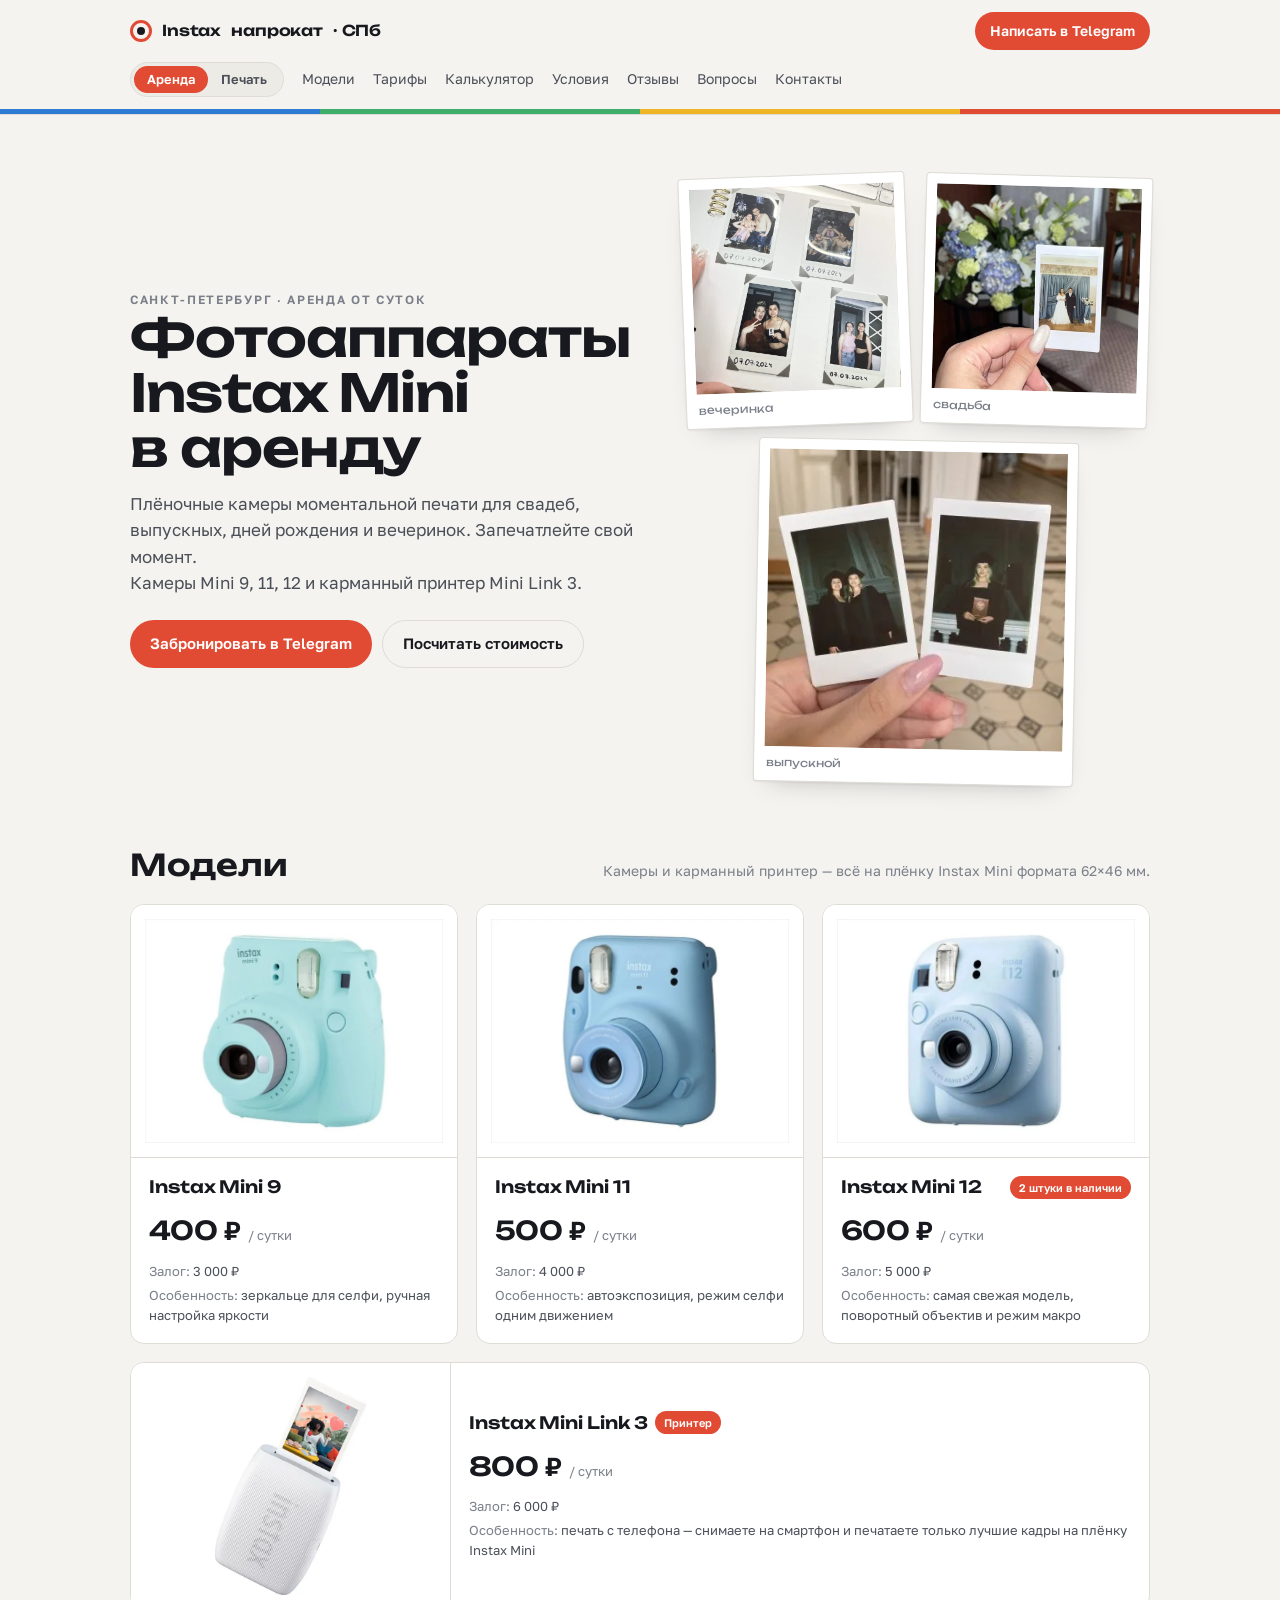
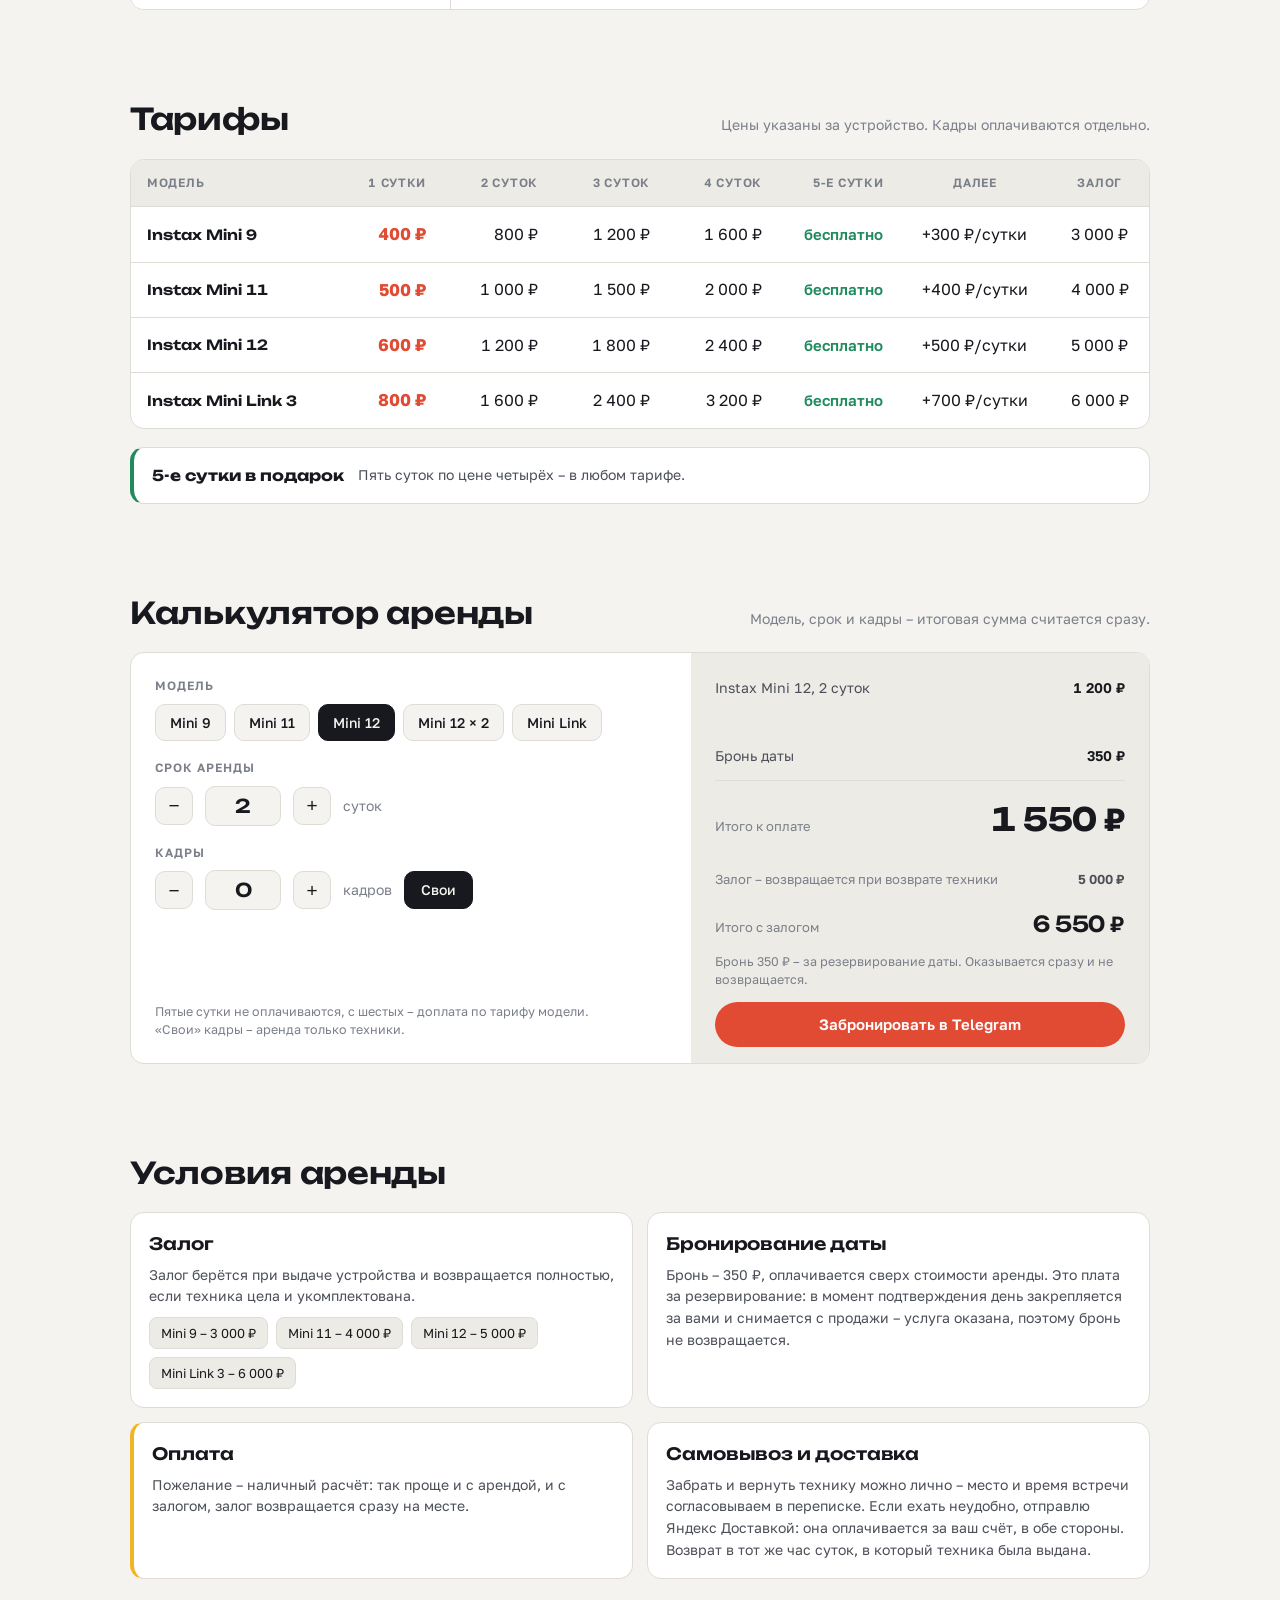
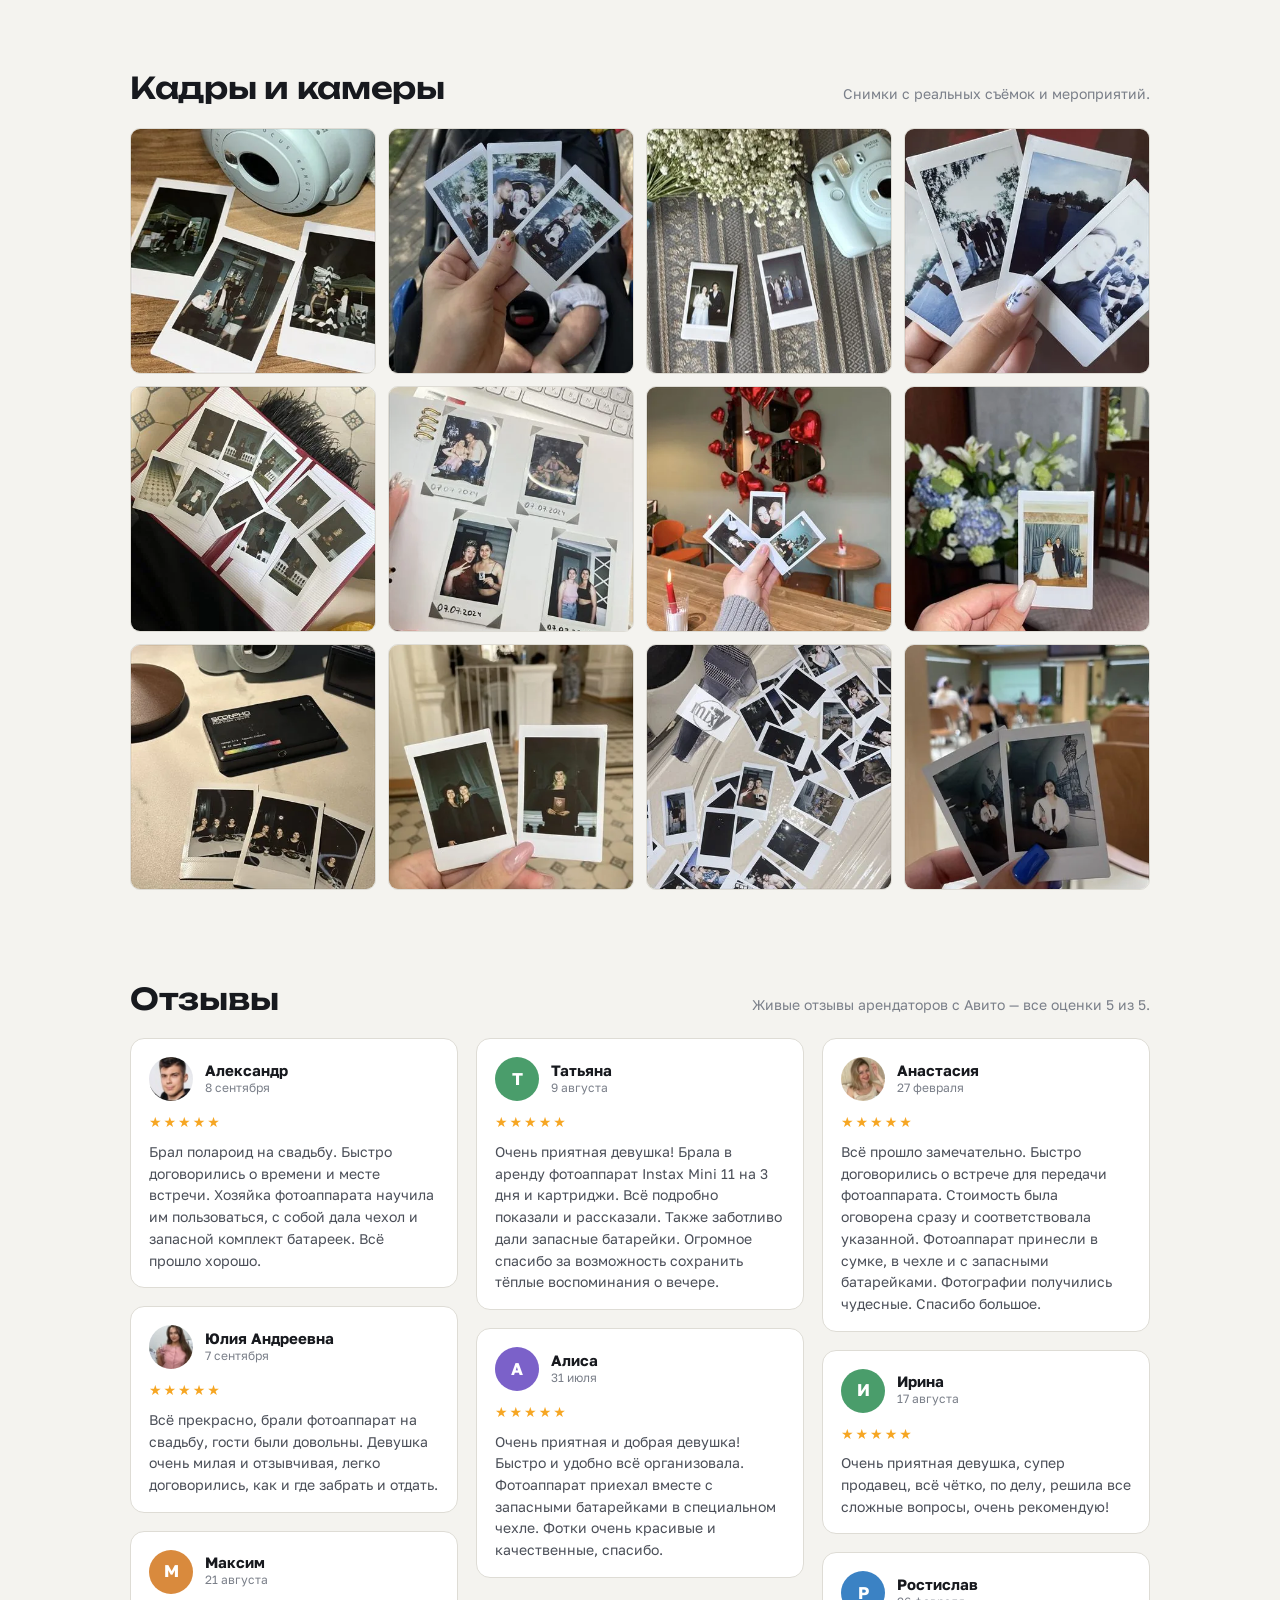
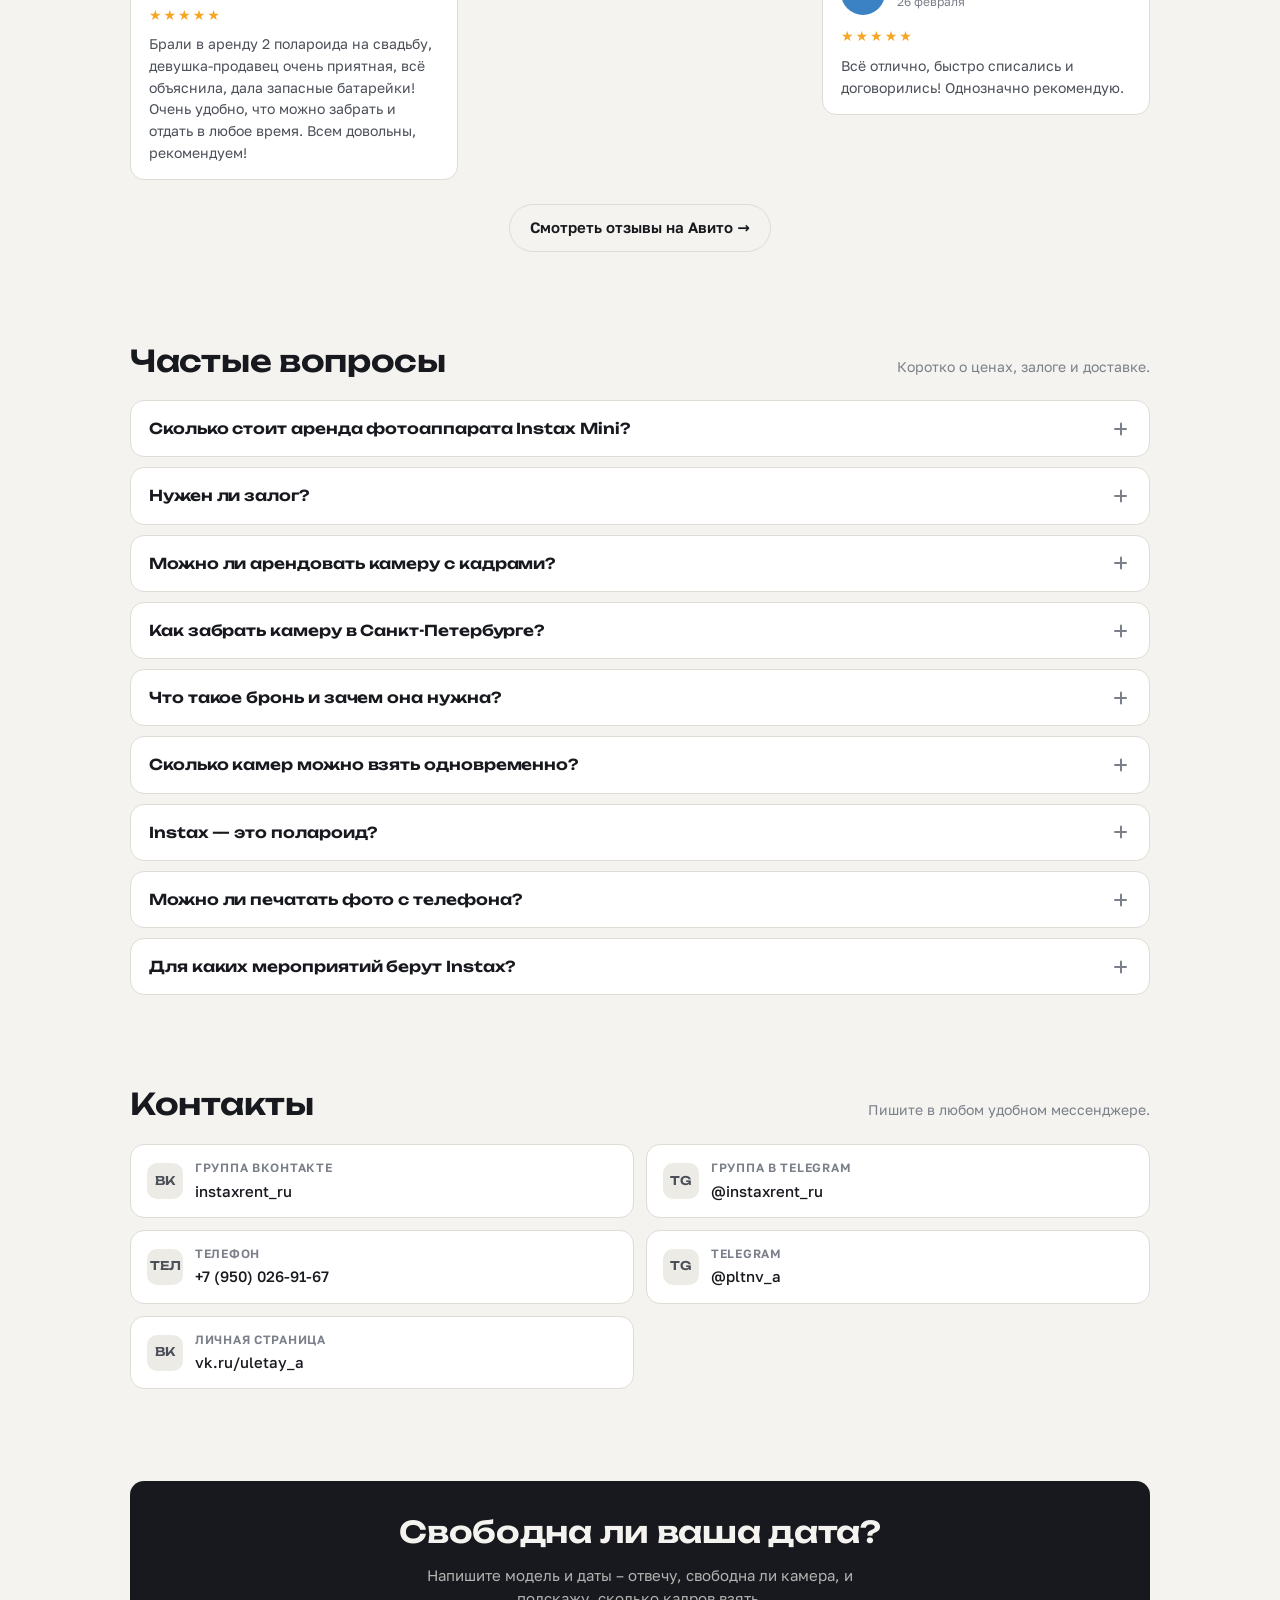
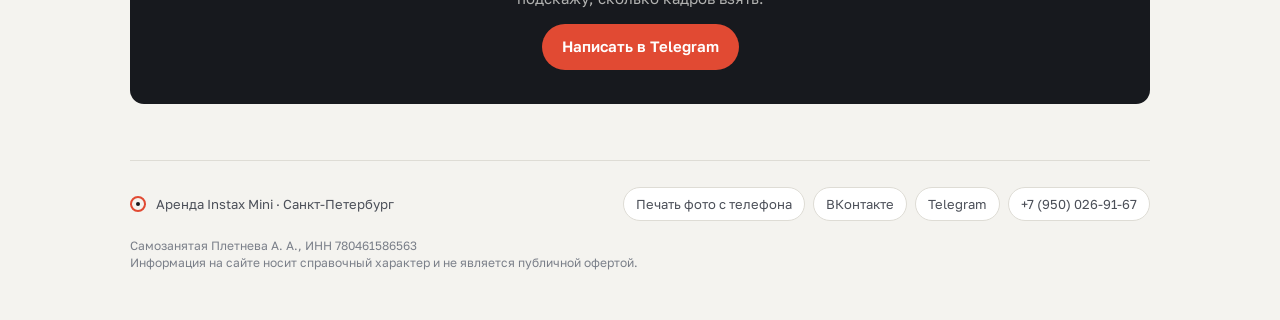
==== commit 5813cbce: "Печать на заказ (print.html): hero-анимация, WebP, SEO" ====
--- a/index.html
+++ b/index.html
@@ -4,7 +4,8 @@
 <meta charset="utf-8">
 <meta name="viewport" content="width=device-width, initial-scale=1">
 <title>Аренда Instax Mini (полароид) в СПб — прокат от 400 ₽/сутки</title>
-<meta name="description" content="Аренда Instax Mini 9, 11, 12 (полароид) в Санкт-Петербурге от 400 ₽/сутки и карманного принтера для печати фото с телефона. Моментальная печать на свадьбу, выпускной, вечеринку. Пятые сутки в подарок, доставка.">
+<meta name="description" content="Аренда Instax Mini (полароид) и принтера в Санкт-Петербурге от 400 ₽/сутки. Пятые сутки в подарок, плёнка и доставка. Камеры моментальной печати на праздник.">
+<meta name="keywords" content="аренда Instax, прокат Instax Mini, аренда полароида, Instax напрокат, прокат фотоаппарата СПб, полароид в аренду, аренда камеры моментальной печати, фотоаппарат на праздник, аренда Instax Санкт-Петербург, прокат принтера Instax">
 <link rel="canonical" href="https://instaxrent.ru/">
 <meta name="robots" content="index, follow, max-image-preview:large, max-snippet:-1">
 <meta name="format-detection" content="telephone=no">
@@ -53,7 +54,7 @@
       "image": "https://instaxrent.ru/og-image.jpg",
       "telephone": "+7-950-026-91-67",
       "taxID": "780461586563",
-      "priceRange": "400–3200 ₽",
+      "priceRange": "140–3200 ₽",
       "currenciesAccepted": "RUB",
       "paymentAccepted": "Наличные",
       "areaServed": {
@@ -251,6 +252,7 @@
   <div class="topbar">
     <a class="brand" href="#top"><span class="lens"></span>Instax<span class="b-long"> напрокат</span> · СПб</a>
     <nav class="nav">
+      <div class="switch"><a class="is-active" href="index.html" aria-current="page">Аренда</a><a href="print.html">Печать</a></div>
       <a href="#modeli">Модели</a>
       <a href="#tarify">Тарифы</a>
       <a href="#kalkulyator">Калькулятор</a>
@@ -603,6 +605,7 @@
   <footer>
     <span class="f-brand"><span class="lens"></span>Аренда Instax Mini · Санкт-Петербург</span>
     <ul class="f-links">
+      <li><a data-t="подвал · печать" href="print.html">Печать фото с телефона</a></li>
       <li><a data-t="подвал · вк" href="https://vk.ru/instaxrent_ru" target="_blank" rel="noopener">ВКонтакте</a></li>
       <li><a data-t="подвал · telegram" href="https://t.me/pltnv_a" target="_blank" rel="noopener">Telegram</a></li>
       <li><a data-t="подвал · телефон" href="tel:+79500269167">+7 (950) 026-91-67</a></li>
--- a/styles.css
+++ b/styles.css
@@ -4,6 +4,7 @@
   --accent:#E14A33; --accent-ink:#FFFFFF; --gift:#1F8A5B;
   --s-blue:#2E7BD4; --s-green:#3FAE6A; --s-yellow:#F0B429; --s-red:#E14A33;
   --shadow:0 1px 2px rgba(23,25,30,.05), 0 12px 28px -18px rgba(23,25,30,.35);
+  --scene-bg:#FFFFFF; --scene-glow:rgba(225,74,51,.10); --scene-shadow:rgba(23,25,30,.20); --scene-key:transparent; --scene-rim:transparent;
   --radius:14px;
 }
 @media (prefers-color-scheme: dark){
@@ -12,6 +13,7 @@
     --ink:#F2F1ED; --ink-2:#C3C6CC; --muted:#8C919B; --line:#2E333A;
     --accent:#FF6A50; --accent-ink:#1A1005; --gift:#4CC38A;
     --shadow:0 1px 2px rgba(0,0,0,.4), 0 14px 30px -18px rgba(0,0,0,.8);
+    --scene-bg:#272C33; --scene-glow:rgba(255,106,80,.14); --scene-shadow:rgba(0,0,0,.5); --scene-key:rgba(247,242,234,.16); --scene-rim:rgba(255,255,255,.14);
   }
 }
 :root[data-theme="dark"]{
@@ -60,7 +62,7 @@
 @media(min-width:480px){.btn-long{display:inline}}
 .lens{width:22px;height:22px;border-radius:50%;border:3px solid var(--accent);position:relative;flex:none}
 .lens::after{content:"";position:absolute;inset:4px;border-radius:50%;background:var(--ink)}
-.nav{display:flex;gap:20px;font-size:14px;color:var(--ink-2)}
+.nav{display:flex;align-items:center;gap:18px;font-size:14px;color:var(--ink-2);order:3;flex:1 0 100%;margin-top:4px}
 .nav a{text-decoration:none;white-space:nowrap}
 /* ниже 900px меню переезжает на свою строку и листается вбок, а не пропадает */
 @media(max-width:899px){
@@ -69,6 +71,12 @@
   .nav::-webkit-scrollbar{display:none}
 }
 .nav a:hover{color:var(--accent)}
+.brand-wrap{display:flex;align-items:center;gap:14px;min-width:0}
+.switch{display:inline-flex;background:var(--surface-2);border:1px solid var(--line);border-radius:999px;padding:3px;flex:none}
+.switch a{text-decoration:none;font-size:13px;font-weight:600;line-height:1;padding:7px 13px;border-radius:999px;color:var(--ink-2);white-space:nowrap;flex:none}
+.nav>a{flex:none}
+.switch a.is-active{background:var(--accent);color:var(--accent-ink)}
+.switch a:not(.is-active):hover{color:var(--accent)}
 
 .btn{display:inline-flex;align-items:center;gap:8px;justify-content:center;
   background:var(--accent);color:var(--accent-ink);text-decoration:none;
@@ -95,10 +103,34 @@
 .ph picture{display:contents}
 .pol b{position:absolute;left:12px;bottom:9px;font-family:"Unbounded","Golos Text",sans-serif;font-size:11px;font-weight:400;color:var(--muted)}
 
+/* Анимированная сцена (print.html): рука въезжает слева, принтер справа, кадры вылетают по одному */
+.scene{position:relative;width:100%;max-width:560px;margin:0 auto;aspect-ratio:1600/1399;background:linear-gradient(90deg,var(--scene-key) 0%,transparent 42%),radial-gradient(120% 115% at 60% 64%,var(--scene-glow) 0%,transparent 66%),var(--scene-bg);border-radius:20px;overflow:hidden}
+.scene img{position:absolute;display:block}
+/* пропорции 1-в-1 как на оригинале Fujifilm: рука слева, принтер центр-низ, кадры мелкие дугой справа */
+.sc-hand{left:-2%;top:7%;width:50%;z-index:6;filter:drop-shadow(-6px 16px 22px var(--scene-shadow)) drop-shadow(0 0 7px var(--scene-rim));animation:scHand 1s cubic-bezier(.22,1,.36,1) both}
+.sc-printer{left:57%;bottom:2%;width:24%;z-index:3;filter:drop-shadow(1px 16px 20px var(--scene-shadow));animation:scPrinter 1s cubic-bezier(.22,1,.36,1) .35s both}
+.sc-center{left:62.9%;top:50%;width:14%;z-index:2;filter:drop-shadow(2px 7px 9px var(--scene-shadow));opacity:0;will-change:transform,opacity;animation:scCenter .8s cubic-bezier(.22,1,.36,1) 2.8s both}
+.sc-print{width:15%;z-index:4;opacity:0;will-change:transform,opacity;filter:drop-shadow(3px 10px 11px var(--scene-shadow))}
+.p-dog{left:45%;top:44%;animation:ejD .8s cubic-bezier(.34,1.28,.5,1) 1.35s both}
+.p-balloons{left:53%;top:24%;animation:ejB .8s cubic-bezier(.34,1.28,.5,1) 1.6s both}
+.p-couple{left:74%;top:29%;animation:ejC .8s cubic-bezier(.34,1.28,.5,1) 1.85s both}
+.p-person{left:83%;top:46%;animation:ejPr .8s cubic-bezier(.34,1.28,.5,1) 2.1s both}
+@keyframes scHand{from{transform:translate(-80%,22%)}to{transform:translate(0,0)}}
+@keyframes scPrinter{from{transform:translateX(200%)}to{transform:translateX(0)}}
+@keyframes scCenter{from{transform:translateY(55%);opacity:0}to{transform:translateY(0);opacity:1}}
+@keyframes ejD{from{transform:translate(110%,53%) rotate(0deg) scale(.25);opacity:0}to{transform:translate(0,0) rotate(-8deg) scale(1);opacity:1}}
+@keyframes ejB{from{transform:translate(57%,146%) rotate(0deg) scale(.25);opacity:0}to{transform:translate(0,0) rotate(-4deg) scale(1);opacity:1}}
+@keyframes ejC{from{transform:translate(-83%,123%) rotate(0deg) scale(.25);opacity:0}to{transform:translate(0,0) rotate(7deg) scale(1);opacity:1}}
+@keyframes ejPr{from{transform:translate(-143%,43%) rotate(0deg) scale(.25);opacity:0}to{transform:translate(0,0) rotate(12deg) scale(1);opacity:1}}
+@media(prefers-reduced-motion:reduce){.scene img{animation:none!important;opacity:1!important}.sc-hand,.sc-printer,.sc-center{transform:none!important}.p-dog{transform:rotate(-8deg)}.p-balloons{transform:rotate(-4deg)}.p-couple{transform:rotate(7deg)}.p-person{transform:rotate(12deg)}}
+/* временно: hero только со сценой, по центру и крупнее */
+.hero.solo{display:block;padding:24px 0}
+.hero.solo .scene{max-width:min(820px,94vw)}
+
 section{padding:46px 0}
 /* sticky-шапка: не даём ей перекрыть заголовок при переходе по якорю.
    На десктопе она 68px, ниже 900px к ней добавляется строка меню — отсюда второе значение. */
-section[id]{scroll-margin-top:80px}
+section[id]{scroll-margin-top:104px}
 @media(max-width:899px){section[id]{scroll-margin-top:126px}}
 .sec-head{display:flex;align-items:baseline;justify-content:space-between;gap:16px;flex-wrap:wrap;margin-bottom:22px}
 .sec-head p{color:var(--muted);font-size:14px}
@@ -192,6 +224,7 @@
 .terms{display:grid;gap:14px}
 @media(min-width:700px){.terms{grid-template-columns:repeat(2,1fr)}}
 .term{background:var(--surface);border:1px solid var(--line);border-radius:var(--radius);padding:18px}
+.term-cta{display:flex;flex-wrap:wrap;gap:10px;margin-top:14px}
 .term h3{margin-bottom:6px}
 .term p{font-size:14px;color:var(--ink-2)}
 .deposit-list{display:flex;flex-wrap:wrap;gap:8px;margin:10px 0 0;padding:0;list-style:none}
@@ -200,6 +233,13 @@
 
 .gal{display:grid;grid-template-columns:repeat(2,1fr);gap:12px}
 @media(min-width:700px){.gal{grid-template-columns:repeat(4,1fr)}}
+.collage{display:flex;flex-wrap:wrap;justify-content:center;align-items:flex-start;gap:6px;padding:8px 0}
+.collage figure{margin:0;background:#FFFFFF;padding:10px 10px 30px;border-radius:4px;box-shadow:var(--shadow);width:min(78vw,250px);transition:transform .2s ease}
+.collage figure img{display:block;width:100%;aspect-ratio:3/4;object-fit:cover}
+.collage figcaption{margin-top:9px;text-align:center;font-family:"Unbounded","Golos Text",sans-serif;font-size:11px;color:#8A8A8A}
+.collage figure:nth-child(odd){transform:rotate(-3.5deg)}
+.collage figure:nth-child(even){transform:rotate(3deg);margin-top:16px}
+.collage figure:hover{transform:rotate(0) scale(1.03);position:relative;z-index:2}
 .gal .ph{aspect-ratio:1/1;border-radius:10px;overflow:hidden;background:var(--surface-2);border:1px solid var(--line)}
 .gal .ph img{width:100%;height:100%;object-fit:cover;display:block}
 .reviews{columns:1;column-gap:18px}
@@ -269,7 +309,7 @@
   .stepper button{width:44px;height:44px}
   .stepper .own{height:44px}
   .stepper input{height:44px;width:68px}
-  .nav a{padding:8px 0}
+  .nav>a{padding:8px 0}
   .f-links a{padding:9px 14px}
   .contact{padding:16px}
   .btn{padding:13px 20px}
